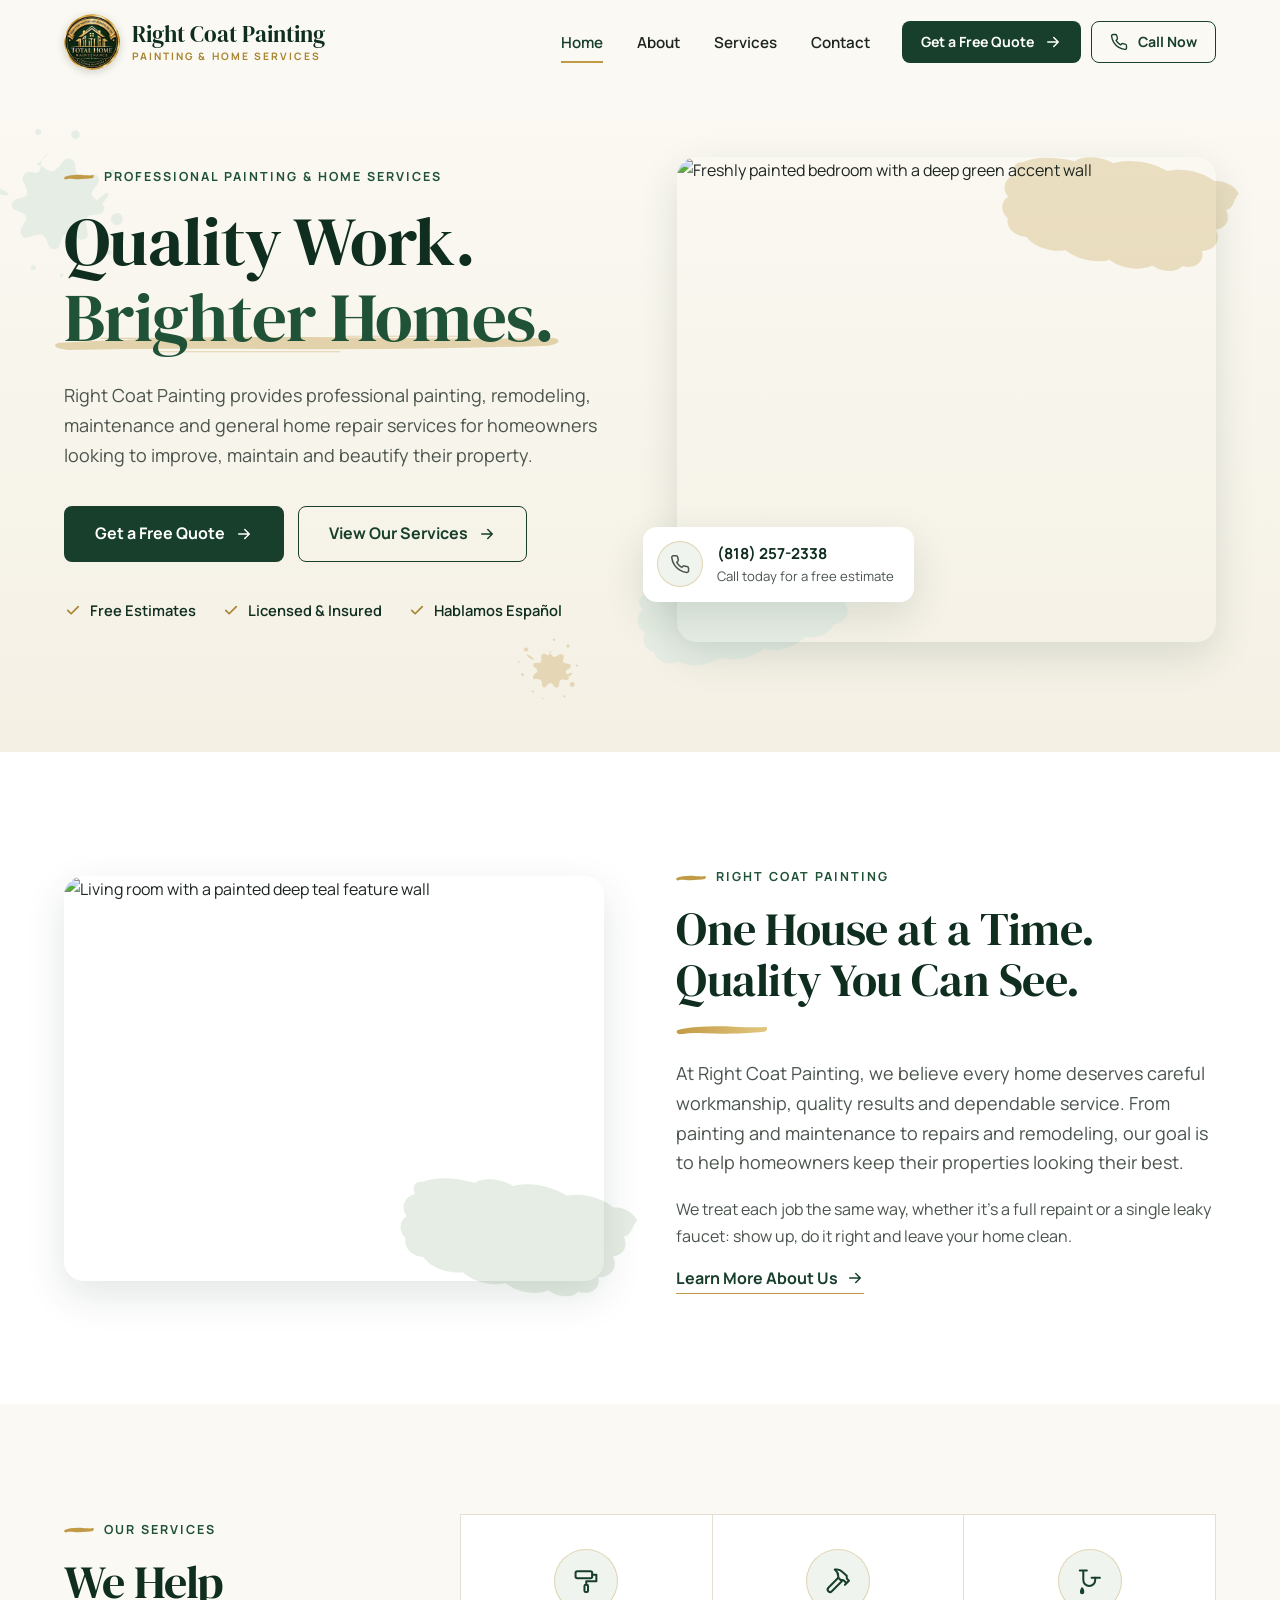
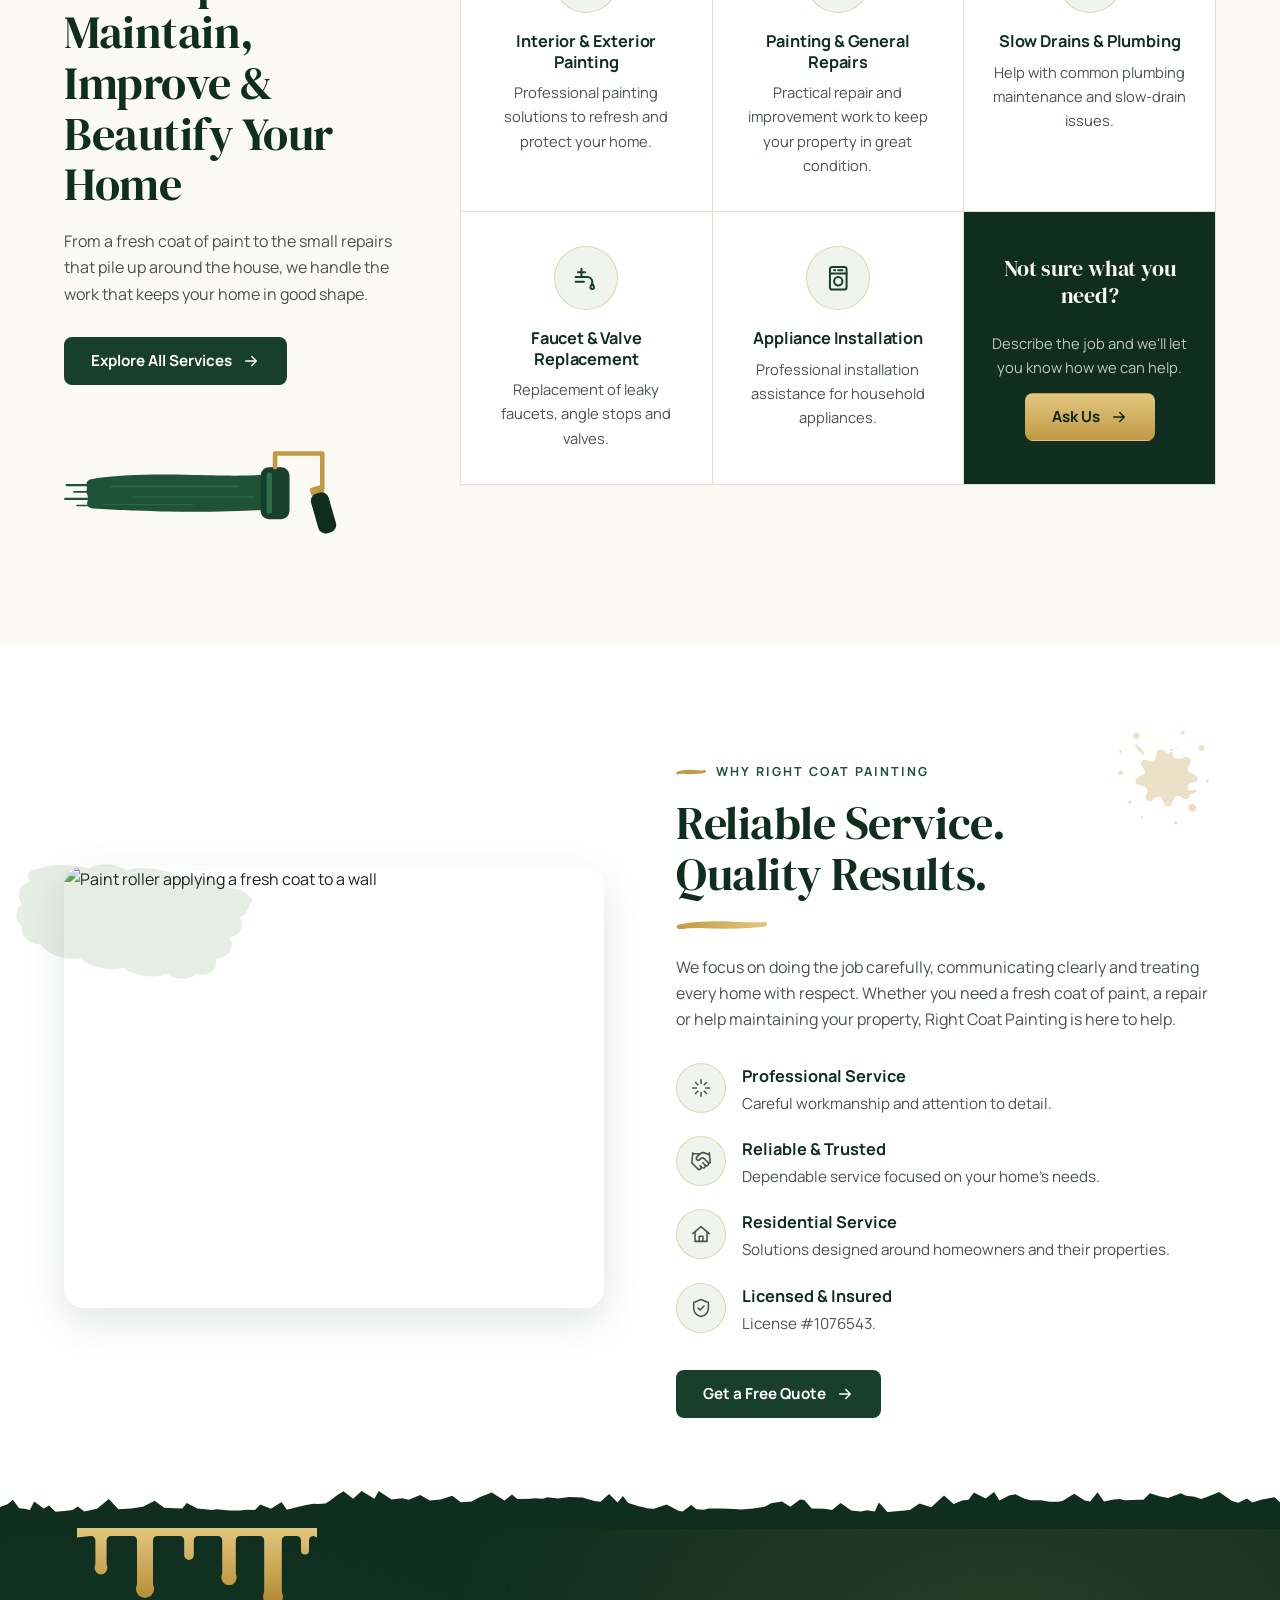
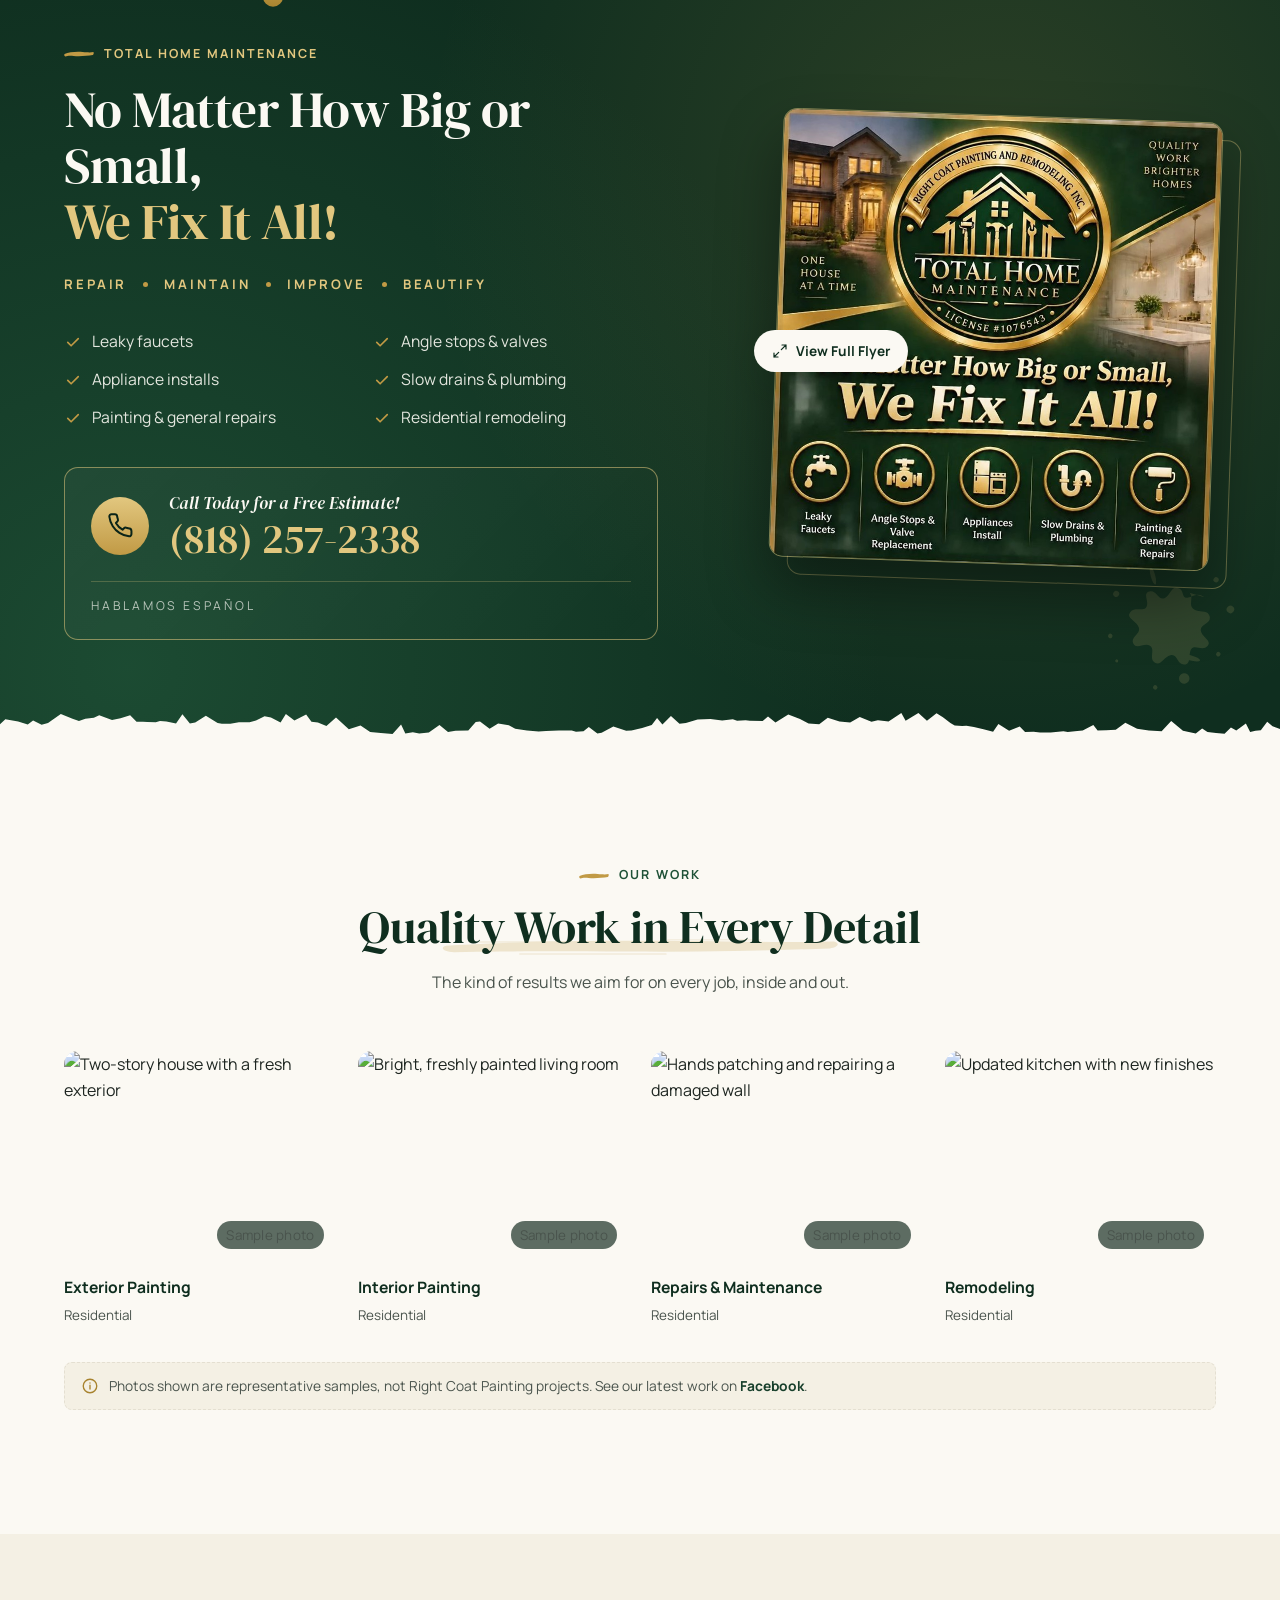
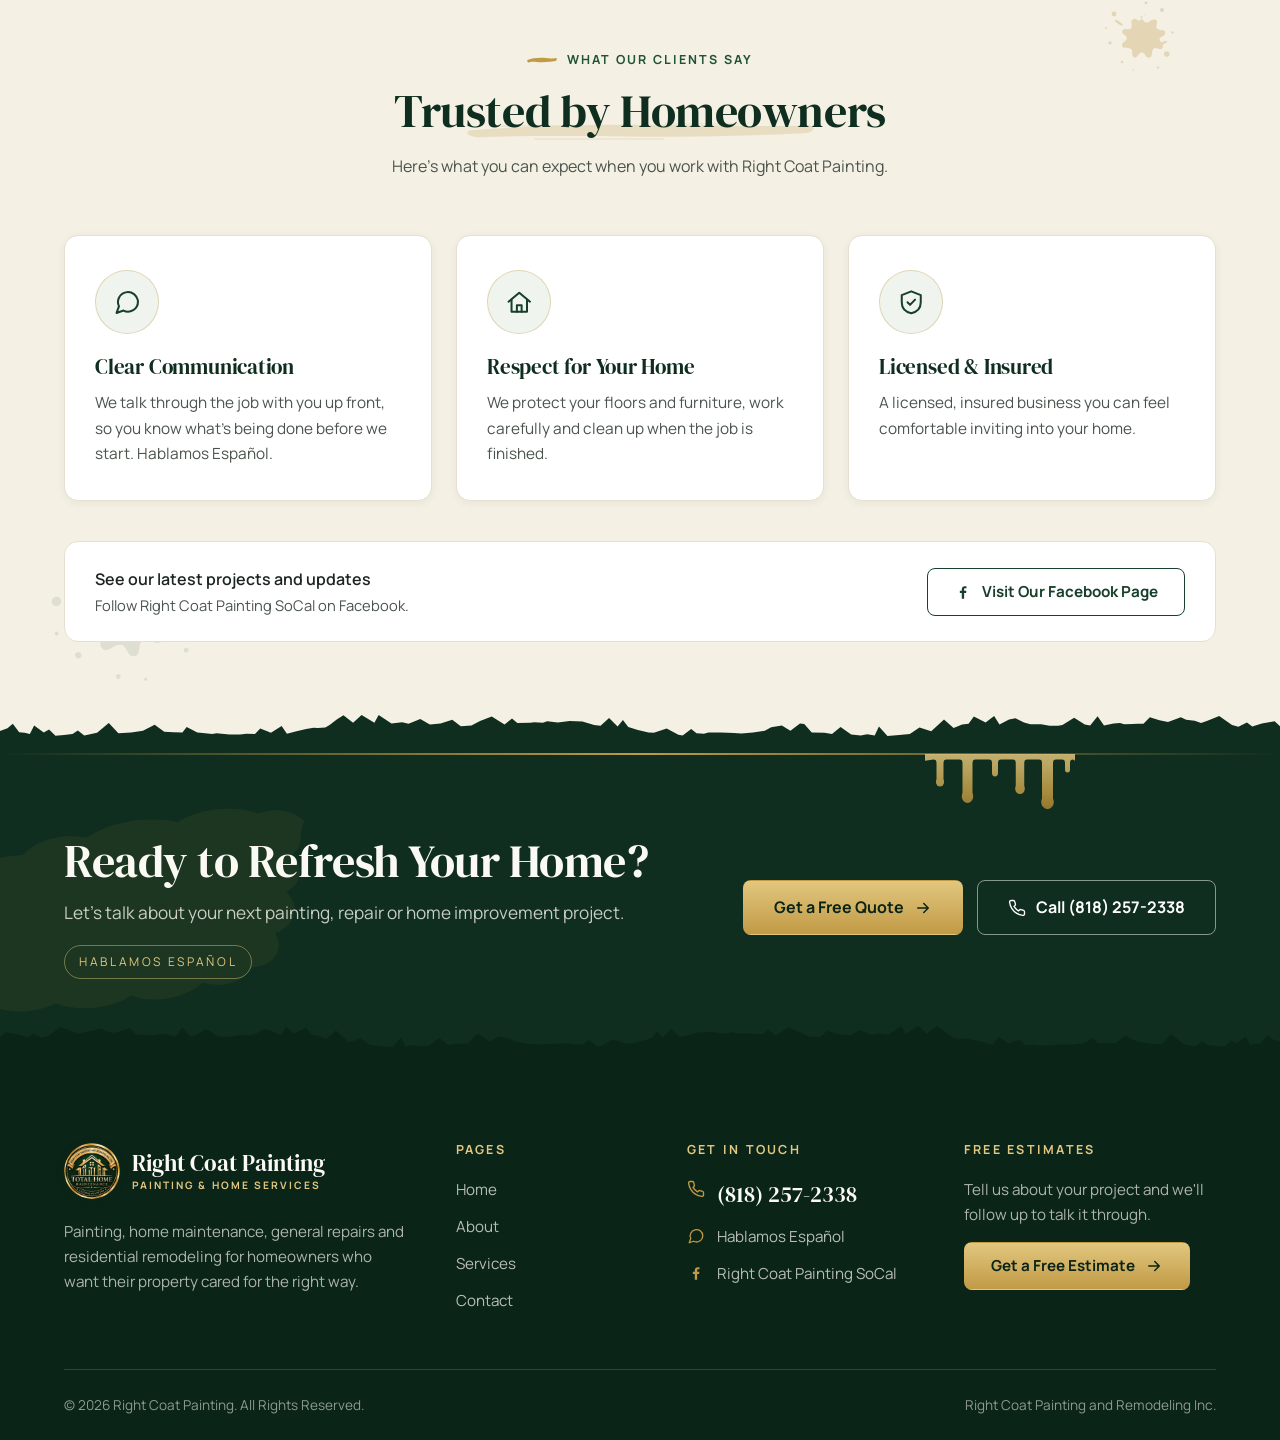
==== index.html @ a4d33bf1 "Right Coat Painting website Home, About, Services and Contact pages with flyer branding, paint graph" ====
<!doctype html>
<html lang="en">
<head>
<meta charset="utf-8">
<meta name="viewport" content="width=device-width, initial-scale=1">
<meta name="theme-color" content="#0f2e1f">
<link rel="icon" href="assets/img/logo.png" type="image/png">
<link rel="preconnect" href="https://fonts.googleapis.com">
<link rel="preconnect" href="https://fonts.gstatic.com" crossorigin>
<link href="https://fonts.googleapis.com/css2?family=DM+Serif+Display&family=Manrope:wght@400;500;600;700&display=swap" rel="stylesheet">
<link rel="stylesheet" href="assets/css/styles.css">
<title>Right Coat Painting | Painting, Repairs &amp; Home Maintenance</title>
<meta name="description" content="Right Coat Painting provides professional painting, home maintenance, general repairs and residential remodeling. Call (818) 257-2338 for a free estimate. Hablamos Español.">
</head>
<body data-page="home">
<svg width="0" height="0" style="position:absolute" aria-hidden="true" focusable="false">
  <defs>
    <symbol id="i-arrow" viewBox="0 0 24 24" fill="none" stroke="currentColor" stroke-width="2" stroke-linecap="round" stroke-linejoin="round"><path d="M5 12h14M13 6l6 6-6 6"/></symbol>
    <symbol id="i-phone" viewBox="0 0 24 24" fill="none" stroke="currentColor" stroke-width="1.8" stroke-linecap="round" stroke-linejoin="round"><path d="M22 16.9v3a2 2 0 0 1-2.2 2 19.8 19.8 0 0 1-8.6-3.1 19.5 19.5 0 0 1-6-6A19.8 19.8 0 0 1 2.1 4.2 2 2 0 0 1 4.1 2h3a2 2 0 0 1 2 1.7c.1 1 .4 1.9.7 2.8a2 2 0 0 1-.5 2.1L8 9.9a16 16 0 0 0 6 6l1.3-1.3a2 2 0 0 1 2.1-.4c.9.3 1.8.6 2.8.7a2 2 0 0 1 1.7 2z"/></symbol>
    <symbol id="i-home" viewBox="0 0 24 24" fill="none" stroke="currentColor" stroke-width="1.7" stroke-linecap="round" stroke-linejoin="round"><path d="M3 11.5 12 4l9 7.5"/><path d="M5.5 9.8V20h13V9.8"/><path d="M10 20v-5.5h4V20"/></symbol>
    <symbol id="i-roller" viewBox="0 0 24 24" fill="none" stroke="currentColor" stroke-width="1.7" stroke-linecap="round" stroke-linejoin="round"><rect x="3" y="3.5" width="14" height="6" rx="1.5"/><path d="M17 6.5h3.5v5.5H12v3"/><rect x="10.5" y="15" width="3" height="6" rx="1"/></symbol>
    <symbol id="i-hammer" viewBox="0 0 24 24" fill="none" stroke="currentColor" stroke-width="1.7" stroke-linecap="round" stroke-linejoin="round"><path d="m15 12-8.4 8.4a2 2 0 0 1-2.9-2.9L12 9"/><path d="m17.6 15 3.4-3.4-1.3-1.3a2 2 0 0 1-.6-1.4V7.4L15.3 4a6 6 0 0 0-4.2-1.8H9l.9.8a6.4 6.4 0 0 1 2.1 4.8V9l2 2h1.5a2 2 0 0 1 1.4.6l1.3 1.3"/></symbol>
    <symbol id="i-pipe" viewBox="0 0 24 24" fill="none" stroke="currentColor" stroke-width="1.7" stroke-linecap="round" stroke-linejoin="round"><path d="M4 3h6M7 3v8a5 5 0 0 0 10 0V9"/><path d="M14 9h7"/><path d="M5 21c0-1.3 1-3 1-3s1 1.7 1 3a1 1 0 0 1-2 0z"/></symbol>
    <symbol id="i-faucet" viewBox="0 0 24 24" fill="none" stroke="currentColor" stroke-width="1.7" stroke-linecap="round" stroke-linejoin="round"><path d="M3 11h10a4 4 0 0 1 4 4v1"/><path d="M3 15h7"/><path d="M8 11V7M5 7h6M8 4v3"/><path d="M18.5 19.5c0 .8-.7 1.5-1.5 1.5s-1.5-.7-1.5-1.5c0-1.2 1.5-3 1.5-3s1.5 1.8 1.5 3z"/></symbol>
    <symbol id="i-appliance" viewBox="0 0 24 24" fill="none" stroke="currentColor" stroke-width="1.7" stroke-linecap="round" stroke-linejoin="round"><rect x="5" y="2.5" width="14" height="19" rx="2"/><path d="M5 8h14M8.5 5.3h1M12 5.3h3.5"/><circle cx="12" cy="14.5" r="3.5"/></symbol>
    <symbol id="i-calendar" viewBox="0 0 24 24" fill="none" stroke="currentColor" stroke-width="1.7" stroke-linecap="round" stroke-linejoin="round"><rect x="3" y="4.5" width="18" height="16.5" rx="2"/><path d="M3 9.5h18M8 2.5v4M16 2.5v4"/><path d="m9 15 2 2 4-4"/></symbol>
    <symbol id="i-plans" viewBox="0 0 24 24" fill="none" stroke="currentColor" stroke-width="1.7" stroke-linecap="round" stroke-linejoin="round"><rect x="3" y="3" width="18" height="18" rx="2"/><path d="M3 10h8v11M11 14h10"/><path d="M15 3v4"/></symbol>
    <symbol id="i-shield" viewBox="0 0 24 24" fill="none" stroke="currentColor" stroke-width="1.7" stroke-linecap="round" stroke-linejoin="round"><path d="M12 2.8 20 6v6c0 5-3.4 8.2-8 9.2-4.6-1-8-4.2-8-9.2V6z"/><path d="m8.8 12 2.2 2.2 4.2-4.4"/></symbol>
    <symbol id="i-hand" viewBox="0 0 24 24" fill="none" stroke="currentColor" stroke-width="1.7" stroke-linecap="round" stroke-linejoin="round"><path d="m11 17 2 2a1 1 0 1 0 3-3"/><path d="m14 14 2.5 2.5a1 1 0 1 0 3-3l-3.9-3.9a3 3 0 0 0-4.2 0l-.9.9a1 1 0 1 1-3-3l2.8-2.8a5.8 5.8 0 0 1 7.1-.9l.5.3a4.4 4.4 0 0 0 3 .6L21 4"/><path d="m21 3 1 11h-2"/><path d="M3 3 2 14l6.5 6.5a1 1 0 1 0 3-3"/><path d="M3 4h8"/></symbol>
    <symbol id="i-check" viewBox="0 0 24 24" fill="none" stroke="currentColor" stroke-width="2.2" stroke-linecap="round" stroke-linejoin="round"><path d="m5 12.5 4.5 4.5L19 7.5"/></symbol>
    <symbol id="i-chat" viewBox="0 0 24 24" fill="none" stroke="currentColor" stroke-width="1.7" stroke-linecap="round" stroke-linejoin="round"><path d="M21 11.5a8.4 8.4 0 0 1-12.2 7.5L3 21l2-5.6A8.4 8.4 0 1 1 21 11.5z"/></symbol>
    <symbol id="i-user" viewBox="0 0 24 24" fill="none" stroke="currentColor" stroke-width="1.7" stroke-linecap="round" stroke-linejoin="round"><circle cx="12" cy="8" r="4"/><path d="M4 21a8 8 0 0 1 16 0"/></symbol>
    <symbol id="i-info" viewBox="0 0 24 24" fill="none" stroke="currentColor" stroke-width="1.8" stroke-linecap="round"><circle cx="12" cy="12" r="9"/><path d="M12 11v5M12 8h.01"/></symbol>
    <symbol id="i-expand" viewBox="0 0 24 24" fill="none" stroke="currentColor" stroke-width="1.8" stroke-linecap="round" stroke-linejoin="round"><path d="M15 3h6v6M9 21H3v-6M21 3l-7 7M3 21l7-7"/></symbol>
    <symbol id="i-sparkle" viewBox="0 0 24 24" fill="none" stroke="currentColor" stroke-width="1.7" stroke-linecap="round" stroke-linejoin="round"><path d="M12 3v4M12 17v4M3 12h4M17 12h4M6 6l2.5 2.5M15.5 15.5 18 18M6 18l2.5-2.5M15.5 8.5 18 6"/></symbol>
    <symbol id="i-fb" viewBox="0 0 24 24" fill="currentColor"><path d="M13.5 21v-7.6h2.6l.4-3h-3V8.5c0-.9.3-1.5 1.5-1.5h1.6V4.3c-.3 0-1.2-.1-2.3-.1-2.3 0-3.9 1.4-3.9 4v2.2H7.8v3h2.6V21z"/></symbol>
  </defs>
</svg>
<a class="skip-link" href="#main">Skip to content</a>
<header class="site-header">
  <div class="container header-inner">
    <a class="brand" href="index.html" aria-label="Right Coat Painting home">
      <img src="assets/img/logo.png" alt="Right Coat Painting and Remodeling Inc. logo" width="56" height="56">
      <span class="brand-text">
        <span class="brand-name">Right Coat Painting</span>
        <span class="brand-sub">Painting &amp; Home Services</span>
      </span>
    </a>
    <nav class="main-nav" aria-label="Main">
      <ul>
        <li><a href="index.html" data-nav="home" aria-current="page">Home</a></li>
        <li><a href="about.html" data-nav="about">About</a></li>
        <li><a href="services.html" data-nav="services">Services</a></li>
        <li><a href="contact.html" data-nav="contact">Contact</a></li>
      </ul>
    </nav>
    <div class="header-cta">
      <a class="btn btn-primary" href="contact.html#quote">Get a Free Quote <svg class="arrow"><use href="#i-arrow"/></svg></a>
      <a class="btn btn-outline" href="tel:+18182572338"><svg><use href="#i-phone"/></svg> Call Now</a>
    </div>
    <a class="mobile-call" href="tel:+18182572338" aria-label="Call (818) 257-2338"><svg><use href="#i-phone"/></svg></a>
    <button class="nav-toggle" type="button" aria-label="Open menu" aria-expanded="false" aria-controls="nav-panel"><span></span></button>
  </div>
</header>
<div class="nav-panel" id="nav-panel">
  <ul>
    <li><a href="index.html" data-nav="home" aria-current="page">Home <svg width="20" height="20"><use href="#i-arrow"/></svg></a></li>
    <li><a href="about.html" data-nav="about">About <svg width="20" height="20"><use href="#i-arrow"/></svg></a></li>
    <li><a href="services.html" data-nav="services">Services <svg width="20" height="20"><use href="#i-arrow"/></svg></a></li>
    <li><a href="contact.html" data-nav="contact">Contact <svg width="20" height="20"><use href="#i-arrow"/></svg></a></li>
  </ul>
  <a class="btn btn-primary btn-lg" href="contact.html#quote">Get a Free Quote <svg class="arrow"><use href="#i-arrow"/></svg></a>
  <a class="btn btn-outline btn-lg" href="tel:+18182572338"><svg><use href="#i-phone"/></svg> Call (818) 257-2338</a>
  <p class="es">Hablamos Español</p>
</div>

<main id="main">

  <!-- HERO -->
  <section class="hero">
    <span class="splat" aria-hidden="true" style="left:-40px;top:30px;width:170px;transform:rotate(-20deg)"></span>
    <span class="splat gold" aria-hidden="true" style="left:40%;bottom:50px;width:70px"></span>
    <div class="container split">
      <div class="reveal">
        <span class="eyebrow">Professional Painting &amp; Home Services</span>
        <h1>Quality Work.<br><em>Brighter Homes.</em></h1>
        <p class="lead">Right Coat Painting provides professional painting, remodeling, maintenance and general home repair services for homeowners looking to improve, maintain and beautify their property.</p>
        <div class="btn-row">
          <a class="btn btn-primary btn-lg" href="contact.html#quote">Get a Free Quote <svg class="arrow"><use href="#i-arrow"/></svg></a>
          <a class="btn btn-outline btn-lg" href="services.html">View Our Services <svg class="arrow"><use href="#i-arrow"/></svg></a>
        </div>
        <ul class="hero-points">
          <li><svg><use href="#i-check"/></svg>Free Estimates</li>
          <li><svg><use href="#i-check"/></svg>Licensed &amp; Insured</li>
          <li><svg><use href="#i-check"/></svg>Hablamos Español</li>
        </ul>
      </div>
      <div class="photo-frame hero-photo reveal">
        <span class="brush bl" aria-hidden="true"></span>
        <span class="brush tl gold" aria-hidden="true" style="left:auto;right:-6%;top:-6%"></span>
        <img src="https://images.unsplash.com/photo-1615529162924-f8605388461d?auto=format&fit=crop&w=1100&q=80" alt="Freshly painted bedroom with a deep green accent wall" width="1100" height="1144" fetchpriority="high">
        <a class="hero-badge" href="tel:+18182572338">
          <span class="icon-circle"><svg><use href="#i-phone"/></svg></span>
          <span><strong>(818) 257-2338</strong><span>Call today for a free estimate</span></span>
        </a>
      </div>
    </div>
  </section>

  <!-- INTRO -->
  <section class="section bg-white">
    <div class="container split reverse">
      <div class="reveal">
        <span class="eyebrow">Right Coat Painting</span>
        <h2>One House at a Time.<br>Quality You Can See.</h2>
        <hr class="gold-rule">
        <p class="lead">At Right Coat Painting, we believe every home deserves careful workmanship, quality results and dependable service. From painting and maintenance to repairs and remodeling, our goal is to help homeowners keep their properties looking their best.</p>
        <p>We treat each job the same way, whether it's a full repaint or a single leaky faucet: show up, do it right and leave your home clean.</p>
        <a class="text-link" href="about.html">Learn More About Us <svg width="18" height="18"><use href="#i-arrow"/></svg></a>
      </div>
      <div class="photo-frame reveal">
        <span class="brush br" aria-hidden="true"></span>
        <img src="https://images.unsplash.com/photo-1615873968403-89e068629265?auto=format&fit=crop&w=1100&q=80" alt="Living room with a painted deep teal feature wall" width="1100" height="825" style="aspect-ratio:4/3">
      </div>
    </div>
  </section>

  <!-- SERVICES PREVIEW -->
  <section class="section">
    <div class="container services-layout">
      <div class="services-intro reveal">
        <span class="eyebrow">Our Services</span>
        <h2>We Help Maintain, Improve &amp; Beautify Your Home</h2>
        <p>From a fresh coat of paint to the small repairs that pile up around the house, we handle the work that keeps your home in good shape.</p>
        <a class="btn btn-primary" href="services.html">Explore All Services <svg class="arrow"><use href="#i-arrow"/></svg></a>
        <img class="roller-art" src="assets/img/paint-roller.svg" alt="" width="420" height="140">
      </div>
      <div class="service-grid reveal">
        <a class="service-card" href="services.html#painting">
          <span class="icon-circle"><svg><use href="#i-roller"/></svg></span>
          <h3>Interior &amp; Exterior Painting</h3>
          <p>Professional painting solutions to refresh and protect your home.</p>
        </a>
        <a class="service-card" href="services.html#repairs">
          <span class="icon-circle"><svg><use href="#i-hammer"/></svg></span>
          <h3>Painting &amp; General Repairs</h3>
          <p>Practical repair and improvement work to keep your property in great condition.</p>
        </a>
        <a class="service-card" href="services.html#plumbing">
          <span class="icon-circle"><svg><use href="#i-pipe"/></svg></span>
          <h3>Slow Drains &amp; Plumbing</h3>
          <p>Help with common plumbing maintenance and slow-drain issues.</p>
        </a>
        <a class="service-card" href="services.html#faucets">
          <span class="icon-circle"><svg><use href="#i-faucet"/></svg></span>
          <h3>Faucet &amp; Valve Replacement</h3>
          <p>Replacement of leaky faucets, angle stops and valves.</p>
        </a>
        <a class="service-card" href="services.html#appliances">
          <span class="icon-circle"><svg><use href="#i-appliance"/></svg></span>
          <h3>Appliance Installation</h3>
          <p>Professional installation assistance for household appliances.</p>
        </a>
        <a class="service-card cta-card" href="contact.html#quote">
          <h3>Not sure what you need?</h3>
          <p>Describe the job and we'll let you know how we can help.</p>
          <span class="btn btn-gold">Ask Us <svg class="arrow"><use href="#i-arrow"/></svg></span>
        </a>
      </div>
    </div>
  </section>

  <!-- WHY CHOOSE US -->
  <section class="section bg-white">
    <span class="splat gold" aria-hidden="true" style="right:5%;top:70px;width:110px;transform:rotate(15deg)"></span>
    <div class="container split">
      <div class="photo-frame reveal">
        <span class="brush tl" aria-hidden="true"></span>
        <img src="https://images.unsplash.com/photo-1562259949-e8e7689d7828?auto=format&fit=crop&w=1100&q=80" alt="Paint roller applying a fresh coat to a wall" width="1100" height="900" style="aspect-ratio:11/9">
      </div>
      <div class="reveal">
        <span class="eyebrow">Why Right Coat Painting</span>
        <h2>Reliable Service.<br>Quality Results.</h2>
        <hr class="gold-rule">
        <p>We focus on doing the job carefully, communicating clearly and treating every home with respect. Whether you need a fresh coat of paint, a repair or help maintaining your property, Right Coat Painting is here to help.</p>
        <ul class="trust-list">
          <li><span class="icon-circle"><svg><use href="#i-sparkle"/></svg></span><div><strong>Professional Service</strong><span>Careful workmanship and attention to detail.</span></div></li>
          <li><span class="icon-circle"><svg><use href="#i-hand"/></svg></span><div><strong>Reliable &amp; Trusted</strong><span>Dependable service focused on your home's needs.</span></div></li>
          <li><span class="icon-circle"><svg><use href="#i-home"/></svg></span><div><strong>Residential Service</strong><span>Solutions designed around homeowners and their properties.</span></div></li>
          <li><span class="icon-circle"><svg><use href="#i-shield"/></svg></span><div><strong>Licensed &amp; Insured</strong><span>License #1076543.</span></div></li>
        </ul>
        <a class="btn btn-primary" href="contact.html#quote">Get a Free Quote <svg class="arrow"><use href="#i-arrow"/></svg></a>
      </div>
    </div>
  </section>

  <!-- FLYER PROMO -->
  <section class="section promo on-dark" aria-labelledby="promo-title">
    <span class="paint-edge up" aria-hidden="true"></span>
    <span class="paint-drips" aria-hidden="true" style="left:6%"></span>
    <span class="splat light" aria-hidden="true" style="right:3%;bottom:60px;width:150px;transform:rotate(40deg)"></span>
    <span class="paint-edge in-bottom edge-cream flip" aria-hidden="true"></span>
    <div class="container promo-grid">
      <div class="reveal">
        <span class="eyebrow">Total Home Maintenance</span>
        <h2 id="promo-title">No Matter How Big or Small, <span>We Fix It All!</span></h2>
        <div class="promo-words" aria-label="Repair, Maintain, Improve, Beautify">
          <span>Repair</span><i></i><span>Maintain</span><i></i><span>Improve</span><i></i><span>Beautify</span>
        </div>
        <ul class="promo-list">
          <li><svg><use href="#i-check"/></svg>Leaky faucets</li>
          <li><svg><use href="#i-check"/></svg>Angle stops &amp; valves</li>
          <li><svg><use href="#i-check"/></svg>Appliance installs</li>
          <li><svg><use href="#i-check"/></svg>Slow drains &amp; plumbing</li>
          <li><svg><use href="#i-check"/></svg>Painting &amp; general repairs</li>
          <li><svg><use href="#i-check"/></svg>Residential remodeling</li>
        </ul>
        <div class="phone-card">
          <span class="icon-circle"><svg><use href="#i-phone"/></svg></span>
          <div>
            <small>Call Today for a Free Estimate!</small>
            <a class="num" href="tel:+18182572338">(818) 257-2338</a>
          </div>
          <span class="es">Hablamos Español</span>
        </div>
      </div>
      <div class="flyer-stack reveal">
        <img class="flyer-main" src="assets/img/flyer-top.jpg" alt="Right Coat Painting Total Home Maintenance flyer: No matter how big or small, we fix it all" width="800" height="816" loading="lazy">
        <a class="flyer-link" href="assets/img/flyer.jpg" target="_blank" rel="noopener"><svg><use href="#i-expand"/></svg> View Full Flyer</a>
      </div>
    </div>
  </section>

  <!-- OUR WORK -->
  <section class="section">
    <div class="container">
      <div class="section-head center reveal">
        <span class="eyebrow center">Our Work</span>
        <h2>Quality Work in Every Detail</h2>
        <p style="margin-top:16px">The kind of results we aim for on every job, inside and out.</p>
      </div>
      <div class="gallery-grid reveal">
        <div class="gallery-item"><figure>
          <div class="img-wrap"><img src="https://images.unsplash.com/photo-1572120360610-d971b9d7767c?auto=format&fit=crop&w=700&q=80" alt="Two-story house with a fresh exterior" loading="lazy"><span class="photo-credit">Sample photo</span></div>
          <figcaption><strong>Exterior Painting</strong><span>Residential</span></figcaption>
        </figure></div>
        <div class="gallery-item"><figure>
          <div class="img-wrap"><img src="https://images.unsplash.com/photo-1616486338812-3dadae4b4ace?auto=format&fit=crop&w=700&q=80" alt="Bright, freshly painted living room" loading="lazy"><span class="photo-credit">Sample photo</span></div>
          <figcaption><strong>Interior Painting</strong><span>Residential</span></figcaption>
        </figure></div>
        <div class="gallery-item"><figure>
          <div class="img-wrap"><img src="https://images.unsplash.com/photo-1523413363574-c30aa1c2a516?auto=format&fit=crop&w=700&q=80" alt="Hands patching and repairing a damaged wall" loading="lazy"><span class="photo-credit">Sample photo</span></div>
          <figcaption><strong>Repairs &amp; Maintenance</strong><span>Residential</span></figcaption>
        </figure></div>
        <div class="gallery-item"><figure>
          <div class="img-wrap"><img src="https://images.unsplash.com/photo-1600585152220-90363fe7e115?auto=format&fit=crop&w=700&q=80" alt="Updated kitchen with new finishes" loading="lazy"><span class="photo-credit">Sample photo</span></div>
          <figcaption><strong>Remodeling</strong><span>Residential</span></figcaption>
        </figure></div>
      </div>
      <p class="note reveal"><svg><use href="#i-info"/></svg><span>Photos shown are representative samples, not Right Coat Painting projects. See our latest work on <a class="text-link" style="border:0;padding:0" href="https://www.facebook.com/RightCoatPaintingSoCal/" target="_blank" rel="noopener">Facebook</a>.</span></p>
    </div>
  </section>

  <!-- TRUST (no fabricated reviews) -->
  <section class="section bg-cream-2">
    <span class="splat sage" aria-hidden="true" style="left:3%;bottom:60px;width:160px;transform:rotate(-30deg)"></span>
    <span class="splat gold" aria-hidden="true" style="right:8%;top:60px;width:80px"></span>
    <div class="container">
      <div class="section-head center reveal">
        <span class="eyebrow center">What Our Clients Say</span>
        <h2>Trusted by Homeowners</h2>
        <p style="margin-top:16px">Here's what you can expect when you work with Right Coat Painting.</p>
      </div>
      <div class="trust-cards">
        <div class="trust-card reveal">
          <span class="icon-circle"><svg><use href="#i-chat"/></svg></span>
          <h3>Clear Communication</h3>
          <p>We talk through the job with you up front, so you know what's being done before we start. Hablamos Español.</p>
        </div>
        <div class="trust-card reveal">
          <span class="icon-circle"><svg><use href="#i-home"/></svg></span>
          <h3>Respect for Your Home</h3>
          <p>We protect your floors and furniture, work carefully and clean up when the job is finished.</p>
        </div>
        <div class="trust-card reveal">
          <span class="icon-circle"><svg><use href="#i-shield"/></svg></span>
          <h3>Licensed &amp; Insured</h3>
          <p>A licensed, insured business you can feel comfortable inviting into your home.</p>
        </div>
      </div>
      <div class="fb-strip reveal">
        <p>See our latest projects and updates<span>Follow Right Coat Painting SoCal on Facebook.</span></p>
        <a class="btn btn-outline" href="https://www.facebook.com/RightCoatPaintingSoCal/" target="_blank" rel="noopener"><svg><use href="#i-fb"/></svg> Visit Our Facebook Page</a>
      </div>
    </div>
  </section>

</main>

<section class="cta-banner on-dark" aria-labelledby="cta-title">
  <span class="paint-edge up" aria-hidden="true"></span>
  <span class="paint-drips" aria-hidden="true" style="right:16%"></span>
  <div class="container cta-inner">
    <div>
      <h2 id="cta-title">Ready to Refresh Your Home?</h2>
      <p>Let's talk about your next painting, repair or home improvement project.</p>
      <span class="es-tag">Hablamos Español</span>
    </div>
    <div class="btn-row">
      <a class="btn btn-gold btn-lg" href="contact.html#quote">Get a Free Quote <svg class="arrow"><use href="#i-arrow"/></svg></a>
      <a class="btn btn-ghost-light btn-lg" href="tel:+18182572338"><svg><use href="#i-phone"/></svg> Call (818) 257-2338</a>
    </div>
  </div>
</section>

<footer class="site-footer">
  <span class="paint-edge up edge-deep flip" aria-hidden="true"></span>
  <div class="container">
    <div class="footer-grid">
      <div>
        <a class="brand" href="index.html">
          <img src="assets/img/logo.png" alt="Right Coat Painting logo" width="56" height="56">
          <span class="brand-text">
            <span class="brand-name">Right Coat Painting</span>
            <span class="brand-sub">Painting &amp; Home Services</span>
          </span>
        </a>
        <p>Painting, home maintenance, general repairs and residential remodeling for homeowners who want their property cared for the right way.</p>
      </div>
      <div>
        <h4>Pages</h4>
        <ul>
          <li><a href="index.html">Home</a></li>
          <li><a href="about.html">About</a></li>
          <li><a href="services.html">Services</a></li>
          <li><a href="contact.html">Contact</a></li>
        </ul>
      </div>
      <div>
        <h4>Get in Touch</h4>
        <ul class="footer-contact">
          <li><svg><use href="#i-phone"/></svg><a class="big" href="tel:+18182572338">(818) 257-2338</a></li>
          <li><svg><use href="#i-chat"/></svg><span>Hablamos Español</span></li>
          <li><svg><use href="#i-fb"/></svg><a href="https://www.facebook.com/RightCoatPaintingSoCal/" target="_blank" rel="noopener">Right Coat Painting SoCal</a></li>
        </ul>
      </div>
      <div>
        <h4>Free Estimates</h4>
        <p style="margin-top:0">Tell us about your project and we'll follow up to talk it through.</p>
        <a class="btn btn-gold" href="contact.html#quote">Get a Free Estimate <svg class="arrow"><use href="#i-arrow"/></svg></a>
      </div>
    </div>
    <div class="footer-bottom">
      <span>© 2026 Right Coat Painting. All Rights Reserved.</span>
      <span>Right Coat Painting and Remodeling Inc.</span>
    </div>
  </div>
</footer>

<div class="call-bar">
  <a class="btn btn-primary" href="tel:+18182572338"><svg><use href="#i-phone"/></svg> Call Now</a>
  <a class="btn btn-outline" href="contact.html#quote">Free Quote</a>
</div>
<script src="assets/js/main.js"></script>
</body>
</html>
---- assets/css/styles.css ----
/* ==========================================================
   Right Coat Painting — site styles
   Palette taken from the flyer: forest green, warm gold, cream
   ========================================================== */

:root {
  --green-950: #0b2418;
  --green-900: #0f2e1f;
  --green-800: #173f2b;
  --green-700: #1f5237;
  --green-100: #e6ede4;
  --green-50: #f0f4ee;
  --gold: #c19a45;
  --gold-600: #a8832f;
  --gold-light: #e2c77f;
  --cream: #fbf9f3;
  --cream-2: #f4f0e4;
  --white: #ffffff;
  --ink: #1d2520;
  --ink-soft: #4a544d;
  --line: #e4dfd1;

  --font-serif: "DM Serif Display", Georgia, "Times New Roman", serif;
  --font-sans: "Manrope", "Segoe UI", system-ui, -apple-system, sans-serif;

  --radius-sm: 8px;
  --radius: 14px;
  --radius-lg: 20px;
  --shadow-sm: 0 2px 10px rgba(15, 46, 31, 0.06);
  --shadow: 0 14px 40px rgba(15, 46, 31, 0.12);
  --container: 1200px;
  --header-h: 84px;
}

*,
*::before,
*::after { box-sizing: border-box; }

html { scroll-behavior: smooth; scroll-padding-top: calc(var(--header-h) + 16px); }

body {
  margin: 0;
  font-family: var(--font-sans);
  font-size: 16px;
  line-height: 1.65;
  color: var(--ink);
  background: var(--cream);
  -webkit-font-smoothing: antialiased;
  overflow-x: hidden;
}

img { max-width: 100%; height: auto; display: block; }
a { color: inherit; text-decoration: none; }
button, input, select, textarea { font: inherit; color: inherit; }

.container { width: 100%; max-width: var(--container); margin: 0 auto; padding: 0 24px; }

.skip-link {
  position: absolute; left: -999px; top: 8px; z-index: 200;
  background: var(--green-900); color: var(--white); padding: 10px 16px; border-radius: 6px;
}
.skip-link:focus { left: 8px; }

:focus-visible { outline: 2px solid var(--gold); outline-offset: 3px; border-radius: 4px; }

/* ---------- Typography ---------- */
h1, h2, h3, h4 { font-family: var(--font-serif); font-weight: 400; color: var(--green-900); margin: 0; line-height: 1.1; letter-spacing: -0.01em; }
h1 { font-size: clamp(2.6rem, 5.4vw, 4.4rem); }
h2 { font-size: clamp(2rem, 3.6vw, 3rem); }
h3 { font-size: 1.4rem; line-height: 1.25; }
p { margin: 0 0 1em; color: var(--ink-soft); }
.lead { font-size: 1.125rem; max-width: 36em; }

.eyebrow {
  display: inline-flex; align-items: center; gap: 10px;
  font-family: var(--font-sans); font-size: 0.78rem; font-weight: 700;
  letter-spacing: 0.16em; text-transform: uppercase; color: var(--green-700);
  margin-bottom: 16px;
}
.eyebrow::before { content: ""; width: 26px; height: 2px; background: var(--gold); }
.eyebrow.center { justify-content: center; }
.on-dark .eyebrow { color: var(--gold-light); }

.gold-rule { width: 64px; height: 2px; background: linear-gradient(90deg, var(--gold), var(--gold-light)); border: 0; margin: 20px 0 24px; }
.center .gold-rule, .gold-rule.center { margin-left: auto; margin-right: auto; }

/* ---------- Buttons ---------- */
.btn {
  display: inline-flex; align-items: center; justify-content: center; gap: 10px;
  padding: 14px 26px; border-radius: 8px; border: 1.5px solid transparent;
  font-weight: 700; font-size: 0.95rem; line-height: 1.2; cursor: pointer;
  transition: background .2s, color .2s, border-color .2s, transform .2s, box-shadow .2s;
  white-space: nowrap;
}
.btn svg { width: 18px; height: 18px; flex: none; }
.btn .arrow { transition: transform .2s; }
.btn:hover .arrow { transform: translateX(3px); }
.btn-primary { background: var(--green-800); color: var(--white); }
.btn-primary:hover { background: var(--green-900); box-shadow: var(--shadow-sm); }
.btn-outline { border-color: var(--green-800); color: var(--green-800); background: transparent; }
.btn-outline:hover { background: var(--green-800); color: var(--white); }
.btn-gold { background: linear-gradient(180deg, var(--gold-light), var(--gold)); color: var(--green-950); }
.btn-gold:hover { background: var(--gold-light); transform: translateY(-1px); }
.btn-ghost-light { border-color: rgba(255,255,255,.5); color: var(--white); }
.btn-ghost-light:hover { background: var(--white); color: var(--green-900); }
.btn-lg { padding: 17px 30px; font-size: 1rem; }
.btn-row { display: flex; flex-wrap: wrap; gap: 14px; }

.text-link { display: inline-flex; align-items: center; gap: 8px; font-weight: 700; color: var(--green-800); border-bottom: 1.5px solid var(--gold); padding-bottom: 2px; }
.text-link:hover { color: var(--gold-600); }

/* ---------- Header ---------- */
.site-header {
  position: sticky; top: 0; z-index: 100;
  background: rgba(251, 249, 243, 0.94);
  backdrop-filter: saturate(1.4) blur(10px);
  -webkit-backdrop-filter: saturate(1.4) blur(10px);
  border-bottom: 1px solid transparent;
  transition: border-color .2s, box-shadow .2s;
}
.site-header.scrolled { border-bottom-color: var(--line); box-shadow: 0 4px 20px rgba(15,46,31,.06); }
.header-inner { display: flex; align-items: center; gap: 32px; height: var(--header-h); }

.brand { display: flex; align-items: center; gap: 12px; flex: none; }
.brand img { width: 56px; height: 56px; border-radius: 50%; box-shadow: 0 2px 8px rgba(15,46,31,.2); }
.brand-text { display: flex; flex-direction: column; line-height: 1.05; }
.brand-name { font-family: var(--font-serif); font-size: 1.45rem; color: var(--green-900); }
.brand-sub { font-size: 0.64rem; font-weight: 700; letter-spacing: 0.2em; text-transform: uppercase; color: var(--gold-600); margin-top: 4px; }

.main-nav { margin-left: auto; }
.main-nav ul { list-style: none; display: flex; gap: 34px; margin: 0; padding: 0; }
.main-nav a { position: relative; font-weight: 600; font-size: 0.95rem; color: var(--ink); padding: 6px 0; }
.main-nav a::after { content: ""; position: absolute; left: 0; right: 0; bottom: -4px; height: 2px; background: var(--gold); transform: scaleX(0); transition: transform .2s; }
.main-nav a:hover::after, .main-nav a[aria-current="page"]::after { transform: scaleX(1); }
.main-nav a[aria-current="page"] { color: var(--green-800); }

.header-cta { display: flex; gap: 10px; }
.header-cta .btn { padding: 11px 18px; font-size: 0.88rem; }

.nav-toggle { display: none; margin-left: auto; width: 46px; height: 46px; border-radius: 10px; border: 1px solid var(--line); background: var(--white); cursor: pointer; align-items: center; justify-content: center; }
.nav-toggle span, .nav-toggle span::before, .nav-toggle span::after { display: block; width: 20px; height: 2px; background: var(--green-900); position: relative; transition: transform .25s, background .25s; }
.nav-toggle span::before, .nav-toggle span::after { content: ""; position: absolute; left: 0; }
.nav-toggle span::before { top: -6px; }
.nav-toggle span::after { top: 6px; }
.nav-open .nav-toggle span { background: transparent; }
.nav-open .nav-toggle span::before { transform: translateY(6px) rotate(45deg); }
.nav-open .nav-toggle span::after { transform: translateY(-6px) rotate(-45deg); }
.mobile-call { display: none; }

/* ---------- Sections ---------- */
.section { padding: 110px 0; position: relative; }
.section-sm { padding: 72px 0; }
.bg-white { background: var(--white); }
.bg-cream-2 { background: var(--cream-2); }
.bg-green { background: var(--green-900); color: var(--cream); }
.bg-green h1, .bg-green h2, .bg-green h3 { color: var(--cream); }
.bg-green p { color: rgba(251, 249, 243, 0.78); }
.section-head { max-width: 680px; margin-bottom: 56px; }
.section-head.center { margin-left: auto; margin-right: auto; text-align: center; }

.split { display: grid; grid-template-columns: 1fr 1fr; gap: 72px; align-items: center; }
.split.reverse > :first-child { order: 2; }

/* Image treatment with brush stroke accent (from the reference mockup) */
.photo-frame { position: relative; isolation: isolate; }
.photo-frame img { width: 100%; border-radius: var(--radius-lg); object-fit: cover; box-shadow: var(--shadow); }
.photo-frame .brush {
  position: absolute; z-index: -1; width: 46%; aspect-ratio: 3 / 2;
  background: currentColor; color: var(--green-100);
  -webkit-mask: url("data:image/svg+xml,%3Csvg xmlns='http://www.w3.org/2000/svg' viewBox='0 0 300 200' preserveAspectRatio='none'%3E%3Cpath d='M18 64c14-10 40-14 62-12 8-9 30-12 46-6 20-10 48-9 66-2 18-8 44-6 58 2 14-3 26 2 32 10-6 8-2 18-12 22 8 10 4 22-8 26 10 12 2 26-12 28 6 12-4 24-20 22-6 10-24 12-36 6-14 10-38 10-52 2-16 8-40 6-54-2-18 6-40 2-50-8-14 2-26-6-26-18-10-6-12-18-4-26-10-8-8-22 4-28-6-8-2-16 6-16z'/%3E%3C/svg%3E") center / 100% 100% no-repeat;
          mask: url("data:image/svg+xml,%3Csvg xmlns='http://www.w3.org/2000/svg' viewBox='0 0 300 200' preserveAspectRatio='none'%3E%3Cpath d='M18 64c14-10 40-14 62-12 8-9 30-12 46-6 20-10 48-9 66-2 18-8 44-6 58 2 14-3 26 2 32 10-6 8-2 18-12 22 8 10 4 22-8 26 10 12 2 26-12 28 6 12-4 24-20 22-6 10-24 12-36 6-14 10-38 10-52 2-16 8-40 6-54-2-18 6-40 2-50-8-14 2-26-6-26-18-10-6-12-18-4-26-10-8-8-22 4-28-6-8-2-16 6-16z'/%3E%3C/svg%3E") center / 100% 100% no-repeat;
}
.photo-frame .brush.bl { left: -8%; bottom: -8%; transform: rotate(-14deg); }
.photo-frame .brush.tl { left: -9%; top: -7%; transform: rotate(10deg); }
.photo-frame .brush.br { right: -8%; bottom: -9%; transform: rotate(12deg); }
.photo-frame .brush.gold { color: rgba(193, 154, 69, 0.28); }
.photo-credit { position: absolute; right: 12px; bottom: 12px; font-size: 0.68rem; background: rgba(11,36,24,.66); color: #fff; padding: 3px 9px; border-radius: 99px; letter-spacing: .02em; }

/* ---------- Hero ---------- */
.hero { padding: 72px 0 110px; background: linear-gradient(180deg, var(--cream) 0%, var(--cream-2) 100%); overflow: hidden; }
.hero .split { grid-template-columns: 1.02fr 1fr; gap: 64px; }
.hero h1 { margin-bottom: 26px; }
.hero h1 em { font-style: normal; color: var(--green-700); position: relative; }
.hero .lead { margin-bottom: 36px; }
.hero-photo img { aspect-ratio: 1 / 0.9; }
.hero-badge {
  position: absolute; left: -34px; bottom: 40px;
  display: flex; align-items: center; gap: 14px;
  background: var(--white); border-radius: var(--radius); padding: 14px 20px 14px 14px;
  box-shadow: var(--shadow);
}
.hero-badge .icon-circle { width: 46px; height: 46px; }
.hero-badge strong { display: block; font-size: 0.95rem; color: var(--green-900); }
.hero-badge span { font-size: 0.82rem; color: var(--ink-soft); }
.hero-points { display: flex; flex-wrap: wrap; gap: 10px 26px; margin-top: 36px; padding: 0; list-style: none; }
.hero-points li { display: flex; align-items: center; gap: 8px; font-weight: 600; font-size: 0.92rem; color: var(--green-900); }
.hero-points svg { width: 18px; height: 18px; color: var(--gold-600); }

/* Page hero (inner pages) */
.page-hero { position: relative; padding: 96px 0 90px; background: var(--green-900); color: var(--cream); overflow: hidden; }
.page-hero::before { content: ""; position: absolute; inset: 0; background: var(--hero-img) center / cover no-repeat; opacity: .18; }
.page-hero::after { content: ""; position: absolute; inset: 0; background: linear-gradient(100deg, var(--green-950) 20%, rgba(15,46,31,.75) 60%, rgba(15,46,31,.55)); }
.page-hero .container { position: relative; z-index: 1; }
.page-hero h1 { color: var(--cream); max-width: 15em; font-size: clamp(2.4rem, 4.8vw, 3.8rem); }
.page-hero p { color: rgba(251,249,243,.8); max-width: 38em; font-size: 1.1rem; margin-top: 22px; }
.page-hero .eyebrow { color: var(--gold-light); }
.breadcrumb { display: flex; gap: 8px; font-size: .85rem; color: rgba(251,249,243,.65); margin-bottom: 26px; }
.breadcrumb a:hover { color: var(--gold-light); }
.page-hero .btn-row { margin-top: 34px; }

/* ---------- Icons ---------- */
.icon-circle { display: inline-flex; align-items: center; justify-content: center; width: 64px; height: 64px; border-radius: 50%; background: var(--green-50); color: var(--green-800); border: 1px solid rgba(193,154,69,.35); flex: none; }
.icon-circle svg { width: 46%; height: 46%; }
.on-dark .icon-circle, .bg-green .icon-circle { background: rgba(193,154,69,.1); color: var(--gold-light); border-color: rgba(226,199,127,.5); }

/* ---------- Services preview (home) ---------- */
.services-layout { display: grid; grid-template-columns: 340px 1fr; gap: 56px; align-items: start; }
.services-intro { position: sticky; top: calc(var(--header-h) + 32px); }
.services-intro p { margin: 18px 0 30px; }
.service-grid { display: grid; grid-template-columns: repeat(3, 1fr); gap: 0; border-top: 1px solid var(--line); border-left: 1px solid var(--line); }
.service-card { padding: 34px 26px; border-right: 1px solid var(--line); border-bottom: 1px solid var(--line); text-align: center; background: var(--white); transition: background .2s; }
.service-card:hover { background: var(--cream); }
.service-card .icon-circle { margin-bottom: 18px; }
.service-card h3 { font-family: var(--font-sans); font-weight: 700; font-size: 1.02rem; color: var(--green-900); margin-bottom: 8px; }
.service-card p { font-size: 0.92rem; margin: 0; }
.service-card.cta-card { background: var(--green-900); display: flex; flex-direction: column; justify-content: center; align-items: center; gap: 14px; }
.service-card.cta-card h3 { color: var(--cream); font-family: var(--font-serif); font-weight: 400; font-size: 1.35rem; }
.service-card.cta-card p { color: rgba(251,249,243,.75); }
.service-card.cta-card:hover { background: var(--green-800); }

/* ---------- Trust points ---------- */
.trust-list { list-style: none; padding: 0; margin: 30px 0 34px; display: grid; gap: 20px; }
.trust-list li { display: flex; gap: 16px; align-items: flex-start; }
.trust-list .icon-circle { width: 50px; height: 50px; }
.trust-list strong { display: block; color: var(--green-900); font-size: 1.02rem; }
.trust-list span { color: var(--ink-soft); font-size: 0.95rem; }

/* ---------- Flyer promo ---------- */
.promo { background: var(--green-900); color: var(--cream); overflow: hidden; position: relative; }
.promo::before {
  content: ""; position: absolute; inset: 0;
  background: radial-gradient(circle at 78% 30%, rgba(193,154,69,.16), transparent 50%), radial-gradient(circle at 10% 90%, rgba(31,82,55,.8), transparent 55%);
}
.promo .container { position: relative; }
.promo-grid { display: grid; grid-template-columns: 1.1fr 0.9fr; gap: 72px; align-items: center; }
.promo h2 { color: var(--cream); font-size: clamp(2.2rem, 4vw, 3.3rem); }
.promo h2 span { display: block; color: var(--gold-light); }
.promo-words { display: flex; flex-wrap: wrap; align-items: center; gap: 8px 16px; margin: 24px 0 34px; font-size: .82rem; font-weight: 700; letter-spacing: .22em; text-transform: uppercase; color: var(--gold-light); }
.promo-words i { width: 5px; height: 5px; border-radius: 50%; background: var(--gold); display: inline-block; }
.promo-list { list-style: none; padding: 0; margin: 0 0 36px; display: grid; grid-template-columns: 1fr 1fr; gap: 12px 24px; }
.promo-list li { display: flex; gap: 10px; align-items: center; color: rgba(251,249,243,.9); font-size: .98rem; }
.promo-list svg { width: 18px; height: 18px; color: var(--gold); flex: none; }
.phone-card {
  display: flex; align-items: center; gap: 20px; flex-wrap: wrap;
  border: 1px solid rgba(226,199,127,.55); border-radius: var(--radius); padding: 22px 26px;
  background: linear-gradient(135deg, rgba(255,255,255,.04), rgba(255,255,255,0));
}
.phone-card .icon-circle { width: 58px; height: 58px; background: linear-gradient(180deg, var(--gold-light), var(--gold)); color: var(--green-950); border: 0; }
.phone-card small { display: block; font-family: var(--font-serif); font-style: italic; font-size: 1.05rem; color: var(--cream); }
.phone-card a.num { font-family: var(--font-serif); font-size: clamp(1.8rem, 3.4vw, 2.5rem); color: var(--gold-light); line-height: 1.1; }
.phone-card a.num:hover { color: var(--white); }
.phone-card .es { width: 100%; font-size: .76rem; letter-spacing: .24em; text-transform: uppercase; color: rgba(251,249,243,.7); padding-top: 14px; border-top: 1px solid rgba(226,199,127,.25); }
.flyer-stack { position: relative; max-width: 440px; margin-left: auto; }
.flyer-stack img { border-radius: var(--radius); box-shadow: 0 30px 60px rgba(0,0,0,.4); border: 1px solid rgba(226,199,127,.5); }
.flyer-stack .flyer-main { transform: rotate(2deg); }
.flyer-stack::before { content: ""; position: absolute; inset: 18px -18px -18px 18px; border: 1px solid rgba(226,199,127,.4); border-radius: var(--radius); transform: rotate(2deg); }
.flyer-stack .flyer-link { position: absolute; left: -22px; top: 48%; background: var(--cream); color: var(--green-900); border-radius: 99px; padding: 10px 18px; font-size: .85rem; font-weight: 700; box-shadow: var(--shadow); display: inline-flex; gap: 8px; align-items: center; }
.flyer-stack .flyer-link:hover { background: var(--white); }
.flyer-stack .flyer-link svg { width: 16px; height: 16px; }

/* ---------- Gallery ---------- */
.gallery-grid { display: grid; grid-template-columns: repeat(4, 1fr); gap: 22px; }
.gallery-item figure { margin: 0; }
.gallery-item .img-wrap { position: relative; overflow: hidden; border-radius: var(--radius); aspect-ratio: 4 / 3.1; }
.gallery-item img { width: 100%; height: 100%; object-fit: cover; transition: transform .5s; }
.gallery-item:hover img { transform: scale(1.04); }
.gallery-item figcaption { padding-top: 14px; }
.gallery-item strong { display: block; color: var(--green-900); font-size: 0.98rem; }
.gallery-item span { font-size: 0.84rem; color: var(--ink-soft); }
.note { display: flex; gap: 10px; align-items: flex-start; font-size: .86rem; color: var(--ink-soft); background: var(--cream-2); border: 1px dashed var(--line); padding: 12px 16px; border-radius: var(--radius-sm); margin-top: 34px; }
.note svg { width: 18px; height: 18px; flex: none; margin-top: 2px; color: var(--gold-600); }

/* ---------- Trust / reviews replacement ---------- */
.trust-cards { display: grid; grid-template-columns: repeat(3, 1fr); gap: 24px; }
.trust-card { background: var(--white); border: 1px solid var(--line); border-radius: var(--radius); padding: 34px 30px; box-shadow: var(--shadow-sm); }
.trust-card .icon-circle { margin-bottom: 20px; }
.trust-card h3 { font-size: 1.3rem; margin-bottom: 10px; }
.trust-card p { margin: 0; font-size: .96rem; }
.fb-strip { margin-top: 40px; display: flex; flex-wrap: wrap; align-items: center; justify-content: space-between; gap: 20px; background: var(--white); border: 1px solid var(--line); border-radius: var(--radius); padding: 24px 30px; }
.fb-strip p { margin: 0; color: var(--ink); font-weight: 600; }
.fb-strip p span { display: block; font-weight: 400; color: var(--ink-soft); font-size: .92rem; }

/* ---------- CTA banner ---------- */
.cta-banner { position: relative; background: var(--green-900); overflow: hidden; padding: 84px 0; }
.cta-banner::before { content: ""; position: absolute; left: -80px; top: 50%; width: 420px; aspect-ratio: 3/2; transform: translateY(-50%) rotate(-8deg); background: rgba(193,154,69,.08); -webkit-mask: url("data:image/svg+xml,%3Csvg xmlns='http://www.w3.org/2000/svg' viewBox='0 0 300 200' preserveAspectRatio='none'%3E%3Cpath d='M18 64c14-10 40-14 62-12 8-9 30-12 46-6 20-10 48-9 66-2 18-8 44-6 58 2 14-3 26 2 32 10-6 8-2 18-12 22 8 10 4 22-8 26 10 12 2 26-12 28 6 12-4 24-20 22-6 10-24 12-36 6-14 10-38 10-52 2-16 8-40 6-54-2-18 6-40 2-50-8-14 2-26-6-26-18-10-6-12-18-4-26-10-8-8-22 4-28-6-8-2-16 6-16z'/%3E%3C/svg%3E") center / 100% 100% no-repeat; mask: url("data:image/svg+xml,%3Csvg xmlns='http://www.w3.org/2000/svg' viewBox='0 0 300 200' preserveAspectRatio='none'%3E%3Cpath d='M18 64c14-10 40-14 62-12 8-9 30-12 46-6 20-10 48-9 66-2 18-8 44-6 58 2 14-3 26 2 32 10-6 8-2 18-12 22 8 10 4 22-8 26 10 12 2 26-12 28 6 12-4 24-20 22-6 10-24 12-36 6-14 10-38 10-52 2-16 8-40 6-54-2-18 6-40 2-50-8-14 2-26-6-26-18-10-6-12-18-4-26-10-8-8-22 4-28-6-8-2-16 6-16z'/%3E%3C/svg%3E") center / 100% 100% no-repeat; }
.cta-banner::after { content: ""; position: absolute; left: 0; right: 0; top: 0; height: 3px; background: linear-gradient(90deg, transparent, var(--gold), transparent); }
.cta-inner { position: relative; display: flex; align-items: center; justify-content: space-between; gap: 40px; flex-wrap: wrap; }
.cta-inner h2 { color: var(--cream); margin-bottom: 12px; }
.cta-inner p { color: rgba(251,249,243,.78); margin: 0; font-size: 1.08rem; }
.cta-inner .es-tag { display: inline-flex; margin-top: 18px; font-size: .75rem; letter-spacing: .22em; text-transform: uppercase; color: var(--gold-light); border: 1px solid rgba(226,199,127,.45); border-radius: 99px; padding: 6px 14px; }

/* ---------- Footer ---------- */
.site-footer { background: var(--green-950); color: rgba(251,249,243,.72); padding: 80px 0 0; font-size: .95rem; }
.footer-grid { display: grid; grid-template-columns: 1.5fr 0.8fr 1fr 1.1fr; gap: 48px; padding-bottom: 56px; }
.site-footer .brand-name { color: var(--cream); }
.site-footer .brand-sub { color: var(--gold-light); }
.site-footer p { color: rgba(251,249,243,.68); margin-top: 20px; max-width: 26em; }
.site-footer h4 { font-family: var(--font-sans); font-size: .78rem; font-weight: 700; letter-spacing: .18em; text-transform: uppercase; color: var(--gold-light); margin-bottom: 20px; }
.site-footer ul { list-style: none; padding: 0; margin: 0; display: grid; gap: 12px; }
.site-footer a:hover { color: var(--gold-light); }
.footer-contact li { display: flex; gap: 12px; align-items: flex-start; }
.footer-contact svg { width: 18px; height: 18px; color: var(--gold); flex: none; margin-top: 3px; }
.footer-contact .big { font-family: var(--font-serif); font-size: 1.35rem; color: var(--cream); }
.footer-bottom { border-top: 1px solid rgba(226,199,127,.2); padding: 24px 0; display: flex; justify-content: space-between; gap: 16px; flex-wrap: wrap; font-size: .85rem; color: rgba(251,249,243,.55); }

/* ---------- About page ---------- */
.approach-grid { display: grid; grid-template-columns: repeat(3, 1fr); gap: 24px; }
.approach-card { background: var(--white); border-radius: var(--radius); padding: 34px 30px; border: 1px solid var(--line); position: relative; }
.approach-card .num { font-family: var(--font-serif); font-size: 2.4rem; color: var(--gold); line-height: 1; display: block; margin-bottom: 16px; }
.approach-card h3 { margin-bottom: 10px; }
.approach-card p { margin: 0; font-size: .96rem; }
.check-list { list-style: none; padding: 0; margin: 24px 0 32px; display: grid; gap: 12px; }
.check-list li { display: flex; gap: 12px; align-items: flex-start; color: var(--ink); }
.check-list svg { width: 20px; height: 20px; color: var(--gold-600); flex: none; margin-top: 3px; }
.owner-card { display: flex; gap: 24px; align-items: center; background: var(--white); border: 1px solid var(--line); border-left: 3px solid var(--gold); border-radius: var(--radius); padding: 26px 30px; margin-top: 30px; }
.owner-card img { width: 78px; height: 78px; border-radius: 50%; flex: none; }
.owner-card strong { display: block; font-family: var(--font-serif); font-weight: 400; font-size: 1.35rem; color: var(--green-900); }
.owner-card span { font-size: .9rem; color: var(--ink-soft); }
.commitment { text-align: center; max-width: 820px; margin: 0 auto; }
.commitment blockquote { margin: 0; font-family: var(--font-serif); font-size: clamp(1.6rem, 3vw, 2.3rem); line-height: 1.3; color: var(--green-900); }
.commitment .btn-gold { background: var(--green-800); color: var(--white); }
.commitment .btn-gold:hover { background: var(--green-900); }
.commitment .gold-rule { margin: 30px auto; }

/* ---------- Services page ---------- */
.service-nav { position: sticky; top: var(--header-h); z-index: 50; background: var(--white); border-bottom: 1px solid var(--line); }
.service-nav ul { list-style: none; display: flex; gap: 8px; margin: 0; padding: 14px 0; overflow-x: auto; scrollbar-width: none; }
.service-nav ul::-webkit-scrollbar { display: none; }
.service-nav a { display: block; white-space: nowrap; padding: 8px 16px; border-radius: 99px; font-size: .88rem; font-weight: 600; color: var(--ink-soft); border: 1px solid var(--line); }
.service-nav a:hover, .service-nav a.active { background: var(--green-800); color: var(--white); border-color: var(--green-800); }
.service-detail { padding: 90px 0; border-bottom: 1px solid var(--line); scroll-margin-top: calc(var(--header-h) + 70px); }
.service-detail:nth-of-type(even) { background: var(--white); }
.service-detail .split { gap: 80px; }
.service-detail img { aspect-ratio: 4 / 3.2; }
.service-detail .tag { display: inline-flex; align-items: center; gap: 12px; margin-bottom: 18px; }
.service-detail .tag .icon-circle { width: 50px; height: 50px; }
.service-detail .tag span { font-family: var(--font-serif); font-size: 1.1rem; color: var(--gold-600); }
.service-detail h2 { font-size: clamp(1.9rem, 3.2vw, 2.6rem); margin-bottom: 18px; }
.benefits { list-style: none; padding: 0; margin: 26px 0 32px; display: grid; grid-template-columns: 1fr 1fr; gap: 12px 24px; }
.benefits li { display: flex; gap: 10px; align-items: flex-start; font-size: .96rem; color: var(--ink); }
.benefits svg { width: 18px; height: 18px; color: var(--gold-600); flex: none; margin-top: 4px; }

/* ---------- Contact page ---------- */
.contact-grid { display: grid; grid-template-columns: 0.85fr 1.15fr; gap: 56px; align-items: start; }
.contact-panel { background: var(--green-900); color: var(--cream); border-radius: var(--radius-lg); padding: 44px 38px; position: sticky; top: calc(var(--header-h) + 24px); overflow: hidden; }
.contact-panel::after { content: ""; position: absolute; right: -60px; bottom: -60px; width: 220px; height: 220px; border-radius: 50%; border: 1px solid rgba(226,199,127,.3); }
.contact-panel h2 { color: var(--cream); font-size: 2rem; }
.contact-panel p { color: rgba(251,249,243,.75); }
.contact-panel .logo-row { display: flex; gap: 16px; align-items: center; margin-bottom: 28px; }
.contact-panel .logo-row img { width: 72px; height: 72px; border-radius: 50%; }
.contact-panel .logo-row strong { display: block; font-family: var(--font-serif); font-weight: 400; font-size: 1.4rem; color: var(--cream); line-height: 1.2; }
.contact-panel .logo-row span { font-size: .9rem; color: var(--gold-light); }
.contact-items { list-style: none; padding: 0; margin: 28px 0; display: grid; gap: 18px; }
.contact-items li { display: flex; gap: 14px; align-items: center; }
.contact-items .icon-circle { width: 46px; height: 46px; }
.contact-items small { display: block; font-size: .75rem; letter-spacing: .14em; text-transform: uppercase; color: rgba(251,249,243,.55); }
.contact-items a, .contact-items b { font-weight: 600; color: var(--cream); font-size: 1.02rem; }
.contact-items a.phone { font-family: var(--font-serif); font-weight: 400; font-size: 1.6rem; color: var(--gold-light); }
.contact-panel .btn { width: 100%; }

.form-card { background: var(--white); border: 1px solid var(--line); border-radius: var(--radius-lg); padding: 44px 40px; box-shadow: var(--shadow-sm); }
.form-card h2 { font-size: clamp(1.9rem, 3vw, 2.4rem); }
.form-grid { display: grid; grid-template-columns: 1fr 1fr; gap: 20px; margin-top: 30px; }
.field { display: flex; flex-direction: column; gap: 8px; }
.field.full { grid-column: 1 / -1; }
.field label, .field legend { font-size: .88rem; font-weight: 700; color: var(--green-900); }
.field label .req { color: var(--gold-600); }
.field input, .field select, .field textarea {
  width: 100%; padding: 14px 16px; border: 1.5px solid var(--line); border-radius: var(--radius-sm);
  background: var(--cream); font-size: 1rem; transition: border-color .2s, background .2s;
}
.field textarea { min-height: 140px; resize: vertical; }
.field input:focus, .field select:focus, .field textarea:focus { outline: none; border-color: var(--green-700); background: var(--white); box-shadow: 0 0 0 3px rgba(31,82,55,.1); }
.field fieldset { border: 0; padding: 0; margin: 0; }
.radio-row { display: flex; flex-wrap: wrap; gap: 10px; margin-top: 8px; }
.radio-row label { white-space: nowrap; display: inline-flex; align-items: center; gap: 8px; padding: 10px 16px; border: 1.5px solid var(--line); border-radius: 99px; cursor: pointer; font-weight: 600; font-size: .92rem; color: var(--ink); background: var(--cream); }
.radio-row input { accent-color: var(--green-800); margin: 0; }
.radio-row label:has(input:checked) { border-color: var(--green-800); background: var(--green-50); }
.form-actions { display: flex; flex-wrap: wrap; align-items: center; gap: 18px; margin-top: 28px; }
.form-actions small { color: var(--ink-soft); font-size: .85rem; }
.form-status { display: none; margin-top: 22px; padding: 16px 20px; border-radius: var(--radius-sm); background: var(--green-50); border: 1px solid rgba(31,82,55,.2); color: var(--green-900); }
.form-status.show { display: block; }
.form-status.error { background: #fbeeee; border-color: #e3b7b7; color: #7a2323; }

/* ---------- Mobile sticky call bar ---------- */
.call-bar { display: none; }

/* ---------- Reveal animation ---------- */
.reveal { opacity: 0; transform: translateY(18px); transition: opacity .7s ease, transform .7s ease; }
.reveal.in { opacity: 1; transform: none; }
@media (prefers-reduced-motion: reduce) {
  html { scroll-behavior: auto; }
  .reveal { opacity: 1; transform: none; transition: none; }
  * { transition: none !important; }
}

/* ==========================================================
   Responsive
   ========================================================== */
@media (max-width: 1140px) {
  .main-nav ul { gap: 24px; }
  .header-inner { gap: 22px; }
  .services-layout { grid-template-columns: 1fr; gap: 40px; }
  .services-intro { position: static; max-width: 640px; }
  .gallery-grid { grid-template-columns: repeat(2, 1fr); }
  .footer-grid { grid-template-columns: 1fr 1fr; }
}

@media (max-width: 980px) {
  :root { --header-h: 72px; }
  .brand img { width: 48px; height: 48px; }
  .brand-name { font-size: 1.25rem; }
  .nav-toggle { display: inline-flex; }
  .mobile-call { display: inline-flex; margin-left: auto; width: 46px; height: 46px; border-radius: 10px; background: var(--green-800); color: var(--white); align-items: center; justify-content: center; }
  .mobile-call svg { width: 20px; height: 20px; }
  .nav-toggle { margin-left: 0; }
  .main-nav, .header-cta { display: none; }
  .nav-panel {
    position: fixed; left: 0; right: 0; top: var(--header-h); bottom: 0; z-index: 99;
    background: var(--cream); padding: 24px; overflow-y: auto;
    transform: translateY(-8px); opacity: 0; visibility: hidden; transition: opacity .2s, transform .2s, visibility .2s;
  }
  .nav-open .nav-panel { opacity: 1; visibility: visible; transform: none; }
  .nav-open { overflow: hidden; }
  .nav-panel ul { list-style: none; padding: 0; margin: 0 0 24px; }
  .nav-panel li a { display: flex; justify-content: space-between; align-items: center; padding: 18px 4px; border-bottom: 1px solid var(--line); font-family: var(--font-serif); font-size: 1.6rem; color: var(--green-900); }
  .nav-panel li a[aria-current="page"] { color: var(--gold-600); }
  .nav-panel .btn { width: 100%; margin-bottom: 12px; }
  .nav-panel .es { text-align: center; font-size: .78rem; letter-spacing: .2em; text-transform: uppercase; color: var(--ink-soft); margin-top: 8px; }

  .section { padding: 80px 0; }
  .split, .hero .split, .promo-grid, .contact-grid { grid-template-columns: 1fr; gap: 48px; }
  .split.reverse > :first-child { order: 0; }
  .hero { padding: 40px 0 80px; }
  .hero-photo img { aspect-ratio: 4 / 3.3; }
  .hero-badge { left: 16px; bottom: -22px; }
  .service-grid { grid-template-columns: repeat(2, 1fr); }
  .trust-cards, .approach-grid { grid-template-columns: 1fr; }
  .flyer-stack { margin: 0 auto; max-width: 400px; }
  .contact-panel { position: static; }
  .service-detail { padding: 70px 0; }
  .service-detail .split { gap: 40px; }

  .call-bar {
    display: grid; grid-template-columns: 1fr 1fr; gap: 10px;
    position: fixed; left: 0; right: 0; bottom: 0; z-index: 90;
    padding: 10px 16px calc(10px + env(safe-area-inset-bottom));
    background: rgba(251,249,243,.97); border-top: 1px solid var(--line);
    box-shadow: 0 -6px 20px rgba(15,46,31,.08);
  }
  .call-bar .btn { padding: 13px 10px; font-size: .9rem; }
  body { padding-bottom: 76px; }
}

@media (min-width: 981px) { .nav-panel { display: none; } }

@media (max-width: 640px) {
  .container { padding: 0 16px; }
  body { font-size: 15.5px; }
  .section { padding: 64px 0; }
  .section-head { margin-bottom: 36px; }
  .brand-sub { display: none; }
  .btn-row .btn { width: 100%; }
  .hero h1 { font-size: 2.6rem; }
  .hero-points { gap: 10px 18px; }
  .service-grid { grid-template-columns: 1fr; }
  .service-card { display: grid; grid-template-columns: 56px 1fr; gap: 4px 16px; text-align: left; padding: 22px 20px; }
  .service-card .icon-circle { width: 56px; height: 56px; margin: 0; grid-row: span 2; }
  .service-card.cta-card { display: flex; text-align: center; }
  .gallery-grid { grid-template-columns: 1fr; }
  .promo-list, .benefits { grid-template-columns: 1fr; }
  .phone-card { padding: 20px; }
  .flyer-stack .flyer-link { left: 50%; top: auto; transform: translateX(-50%); bottom: -18px; white-space: nowrap; }
  .footer-grid { grid-template-columns: 1fr; gap: 36px; }
  .cta-inner .btn-row { width: 100%; }
  .form-card { padding: 30px 20px; }
  .contact-panel { padding: 34px 22px; }
  .form-grid { grid-template-columns: 1fr; }
  .form-actions .btn { width: 100%; }
  .page-hero { padding: 64px 0 60px; }
  .owner-card { flex-direction: column; align-items: flex-start; }
  .fb-strip .btn { width: 100%; }
  .photo-frame .brush { width: 40%; }
}

/* ==========================================================
   Paint graphics — brush edges, drips, splatters, strokes
   Shapes are inline SVG masks so they can take any color
   ========================================================== */
:root {
  --mask-edge: url("data:image/svg+xml,%3Csvg xmlns='http://www.w3.org/2000/svg' viewBox='0 0 1200 40' preserveAspectRatio='none'%3E%3Cpath d='M0 40V18L7 15.3L12 10.8L18 19.2L23 19.7L28 21.0L32 12.5L41 19.4L46 16.5L52 22.8L60 22.1L68 21.1L73 17.6L79 22.6L91 19.7L102 10.0L111 20.2L123 19.6L134 17.7L145 11.8L154 18.8L163 19.3L171 19.5L175 14.0L185 19.6L190 19.9L199 20.9L203 20.3L215 21.5L225 21.4L231 20.8L239 21.0L244 15.4L254 19.8L264 13.0L269 20.8L278 18.2L287 15.9L294 14.7L298 15.1L305 14.4L309 12.0L316 6.3L322 2.3L331 9.8L339 2.1L351 9.7L355 2.0L367 10.4L377 9.2L383 10.7L394 6.0L403 11.5L413 10.6L424 6.8L432 13.3L442 12.6L450 7.9L461 3.4L473 11.4L480 5.5L485 10.1L497 9.7L501 9.2L509 9.8L513 8.3L523 9.5L534 7.9L546 8.4L557 12.0L563 12.8L571 4.9L579 13.4L584 7.0L589 14.1L598 17.0L608 19.5L613 19.7L625 15.4L636 21.8L640 22.4L648 15.9L653 20.3L660 20.7L664 19.6L676 19.5L688 20.0L695 20.4L706 19.6L717 17.7L723 14.3L733 12.5L741 17.7L750 10.6L754 11.0L761 19.6L773 19.7L780 21.0L788 14.0L798 21.6L807 22.5L813 21.2L820 22.4L824 13.4L832 23.0L843 22.0L853 21.1L862 14.5L873 18.3L885 6.4L894 14.9L902 11.4L908 10.7L913 3.4L924 9.6L932 3.1L937 11.5L946 6.6L952 5.3L960 9.5L966 11.2L976 11.3L984 12.7L992 12.8L996 12.0L1007 4.8L1017 11.4L1022 12.6L1029 3.3L1035 12.4L1044 10.5L1050 10.0L1054 11.2L1062 10.9L1066 10.7L1072 10.8L1078 4.2L1087 7.2L1095 9.1L1107 4.3L1112 6.7L1120 7.7L1126 9.9L1132 7.8L1143 2.9L1155 12.1L1161 13.7L1169 9.6L1174 13.5L1183 10.4L1195 8.3L1200 13.2V40z'/%3E%3C/svg%3E");
  --mask-drips: url("data:image/svg+xml,%3Csvg xmlns='http://www.w3.org/2000/svg' viewBox='0 0 300 100' preserveAspectRatio='none'%3E%3Cpath d='M0 0H300V12L296.0 10Q290.0 10 290.0 16V28.0A5.0 5.0 0 0 1 280.0 28.0V16Q280.0 10 274.0 10L262.0 10Q256.0 10 256.0 16V86.0A11.0 11.0 0 0 1 234.0 86.0V16Q234.0 10 228.0 10L204.5 10Q198.5 10 198.5 16V62.0A8.5 8.5 0 0 1 181.5 62.0V16Q181.5 10 175.5 10L152.0 10Q146.0 10 146.0 16V34.0A6.0 6.0 0 0 1 134.0 34.0V16Q134.0 10 128.0 10L101.0 10Q95.0 10 95.0 16V76.0A10.0 10.0 0 0 1 75.0 76.0V16Q75.0 10 69.0 10L43.0 10Q37.0 10 37.0 16V50.0A7.0 7.0 0 0 1 23.0 50.0V16Q23.0 10 17.0 10L0 12Z'/%3E%3Ccircle cx='245' cy='86' r='12.5'/%3E%3Ccircle cx='190' cy='62' r='9.6'/%3E%3Ccircle cx='85' cy='76' r='11.4'/%3E%3Ccircle cx='30' cy='50' r='8'/%3E%3C/svg%3E");
  --mask-splat: url("data:image/svg+xml,%3Csvg xmlns='http://www.w3.org/2000/svg' viewBox='0 0 200 200'%3E%3Cpath d='M104 58c9 1 9 15 19 13s14-12 22-6-4 16 3 22 20 0 20 10-15 9-14 17 14 16 6 22-16-6-22 2 0 20-10 21-10-14-19-13-10 16-19 12 0-16-8-21-21 2-22-8 14-12 12-20-16-10-10-18 17 2 21-6-4-18 5-22 12 8 18 2 4-14 17-15z'/%3E%3Ccircle cx='40' cy='50' r='6'/%3E%3Ccircle cx='30' cy='122' r='4'/%3E%3Ccircle cx='160' cy='40' r='5'/%3E%3Ccircle cx='172' cy='150' r='7'/%3E%3Ccircle cx='60' cy='170' r='3'/%3E%3Ccircle cx='150' cy='184' r='3'/%3E%3Ccircle cx='20' cy='85' r='2.5'/%3E%3Ccircle cx='186' cy='96' r='3'/%3E%3Ccircle cx='120' cy='22' r='3.5'/%3E%3Ccircle cx='88' cy='190' r='2'/%3E%3Cellipse cx='52' cy='72' rx='12' ry='3' transform='rotate(35 52 72)'/%3E%3Cellipse cx='160' cy='124' rx='14' ry='3.5' transform='rotate(-25 160 124)'/%3E%3C/svg%3E");
  --mask-stroke: url("data:image/svg+xml,%3Csvg xmlns='http://www.w3.org/2000/svg' viewBox='0 0 300 30' preserveAspectRatio='none'%3E%3Cpath d='M6 14c50-7 110-9 160-8s90 3 128 1c5 3 3 9-3 11-48 4-100 6-150 5S50 22 12 24c-8-1-11-7-6-10z'/%3E%3Crect x='30' y='7' width='90' height='1.6' rx='.8'/%3E%3Crect x='170' y='4' width='70' height='1.3' rx='.6'/%3E%3Crect x='60' y='26' width='110' height='1.5' rx='.7'/%3E%3C/svg%3E");
  --mask-dash: url("data:image/svg+xml,%3Csvg xmlns='http://www.w3.org/2000/svg' viewBox='0 0 100 12' preserveAspectRatio='none'%3E%3Cpath d='M2 6c14-4 40-5 60-4s28 1 36 0c2 2 1 5-2 6-18 2-44 3-64 2S12 11 4 11C0 10 0 7 2 6z'/%3E%3C/svg%3E");
}

main, .site-footer { overflow-x: clip; }
.hero, .section { position: relative; }
.hero > .container, .section > .container { position: relative; z-index: 1; }
.promo, .cta-banner, .page-hero { overflow: visible; }

/* Brush-stroke section edges */
.paint-edge {
  position: absolute; left: 0; right: 0; height: 40px; z-index: 2; pointer-events: none;
  background: var(--green-900);
  -webkit-mask: var(--mask-edge) center / 100% 100% no-repeat;
          mask: var(--mask-edge) center / 100% 100% no-repeat;
}
.paint-edge.up { top: -39px; }
.paint-edge.in-bottom { bottom: -1px; }
.paint-edge.flip { transform: scaleX(-1); }
.paint-edge.edge-cream { background: var(--cream); }
.paint-edge.edge-white { background: var(--white); }
.paint-edge.edge-deep { background: var(--green-950); }
.site-footer { position: relative; }

/* Gold paint drips */
.paint-drips {
  position: absolute; top: 0; width: 240px; height: 80px; z-index: 2; pointer-events: none;
  background: linear-gradient(180deg, var(--gold-light), var(--gold) 70%, var(--gold-600));
  -webkit-mask: var(--mask-drips) center / 100% 100% no-repeat;
          mask: var(--mask-drips) center / 100% 100% no-repeat;
}
.cta-banner .paint-drips { top: 2px; width: 150px; height: 56px; opacity: .85; }

/* Paint splatters */
.splat {
  position: absolute; width: 130px; aspect-ratio: 1; z-index: 0; pointer-events: none;
  background: currentColor; color: var(--green-100);
  -webkit-mask: var(--mask-splat) center / contain no-repeat;
          mask: var(--mask-splat) center / contain no-repeat;
}
.splat.gold { color: rgba(193, 154, 69, 0.3); }
.splat.sage { color: rgba(31, 82, 55, 0.1); }
.splat.light { color: rgba(226, 199, 127, 0.14); }

/* Brush-stroke underline on the hero highlight */
.hero h1 { isolation: isolate; }
.hero h1 em { display: inline-block; }
.hero h1 em::after {
  content: ""; position: absolute; left: -3%; right: -2%; bottom: 0.02em; height: 0.3em; z-index: -1;
  background: var(--gold); opacity: .38;
  -webkit-mask: var(--mask-stroke) center / 100% 100% no-repeat;
          mask: var(--mask-stroke) center / 100% 100% no-repeat;
}

/* Brush-stroke highlight behind centered section headings */
.section-head.center h2 { display: inline-block; position: relative; isolation: isolate; }
.section-head.center h2::before {
  content: ""; position: absolute; left: 50%; bottom: -0.08em; width: 72%; height: 0.42em; z-index: -1;
  transform: translateX(-50%); background: rgba(193, 154, 69, 0.22);
  -webkit-mask: var(--mask-stroke) center / 100% 100% no-repeat;
          mask: var(--mask-stroke) center / 100% 100% no-repeat;
}

/* Brush dashes replace the plain gold lines */
.gold-rule {
  width: 92px; height: 10px; border: 0;
  -webkit-mask: var(--mask-dash) center / 100% 100% no-repeat;
          mask: var(--mask-dash) center / 100% 100% no-repeat;
}
.eyebrow::before {
  width: 30px; height: 6px;
  -webkit-mask: var(--mask-dash) center / 100% 100% no-repeat;
          mask: var(--mask-dash) center / 100% 100% no-repeat;
}

/* Paint roller illustration */
.roller-art { width: 100%; max-width: 320px; height: auto; margin-top: 44px; }
.roller-art.center { margin: 0 auto 28px; max-width: 260px; }

@media (max-width: 980px) {
  .paint-edge { height: 26px; }
  .paint-edge.up { top: -25px; }
  .paint-drips { width: 150px; height: 56px; }
  .cta-banner .paint-drips { width: 110px; height: 42px; }
  .splat { width: 90px; }
}
@media (max-width: 640px) {
  .roller-art { max-width: 240px; margin-top: 32px; }
}
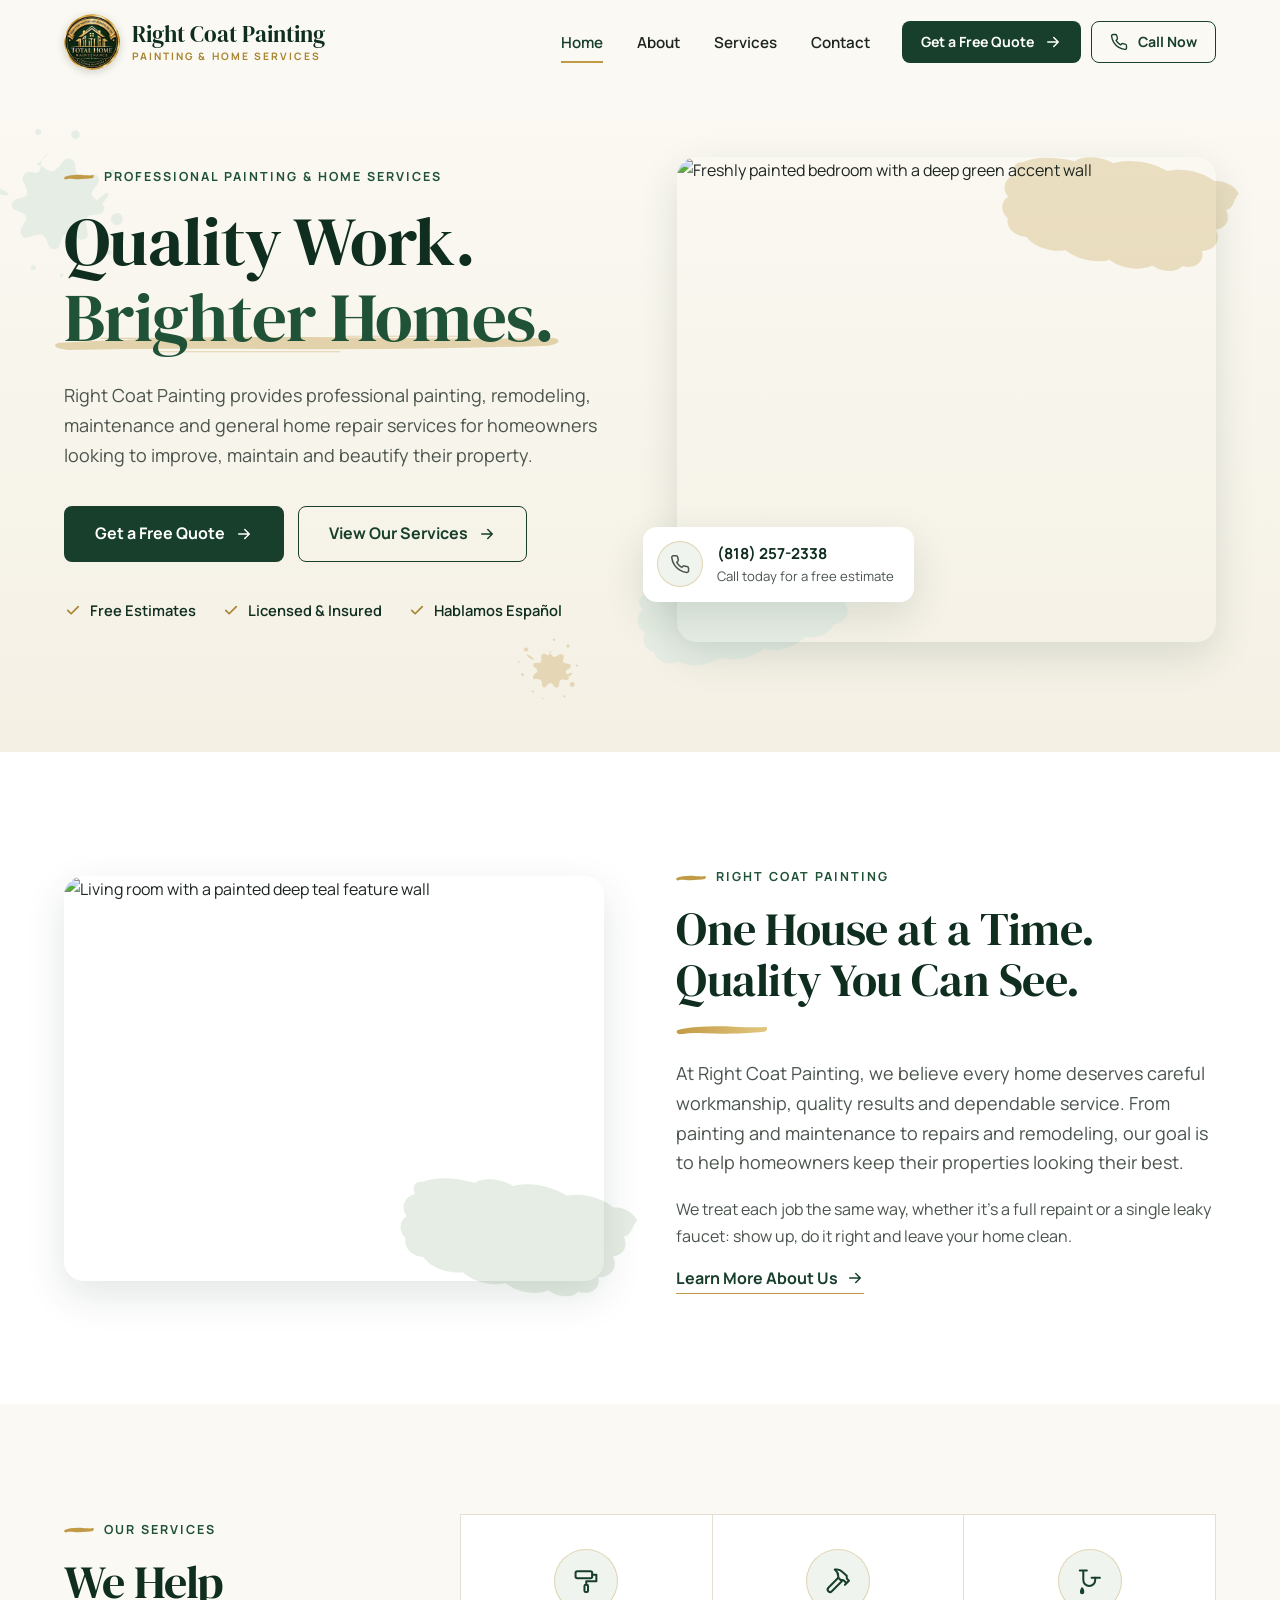
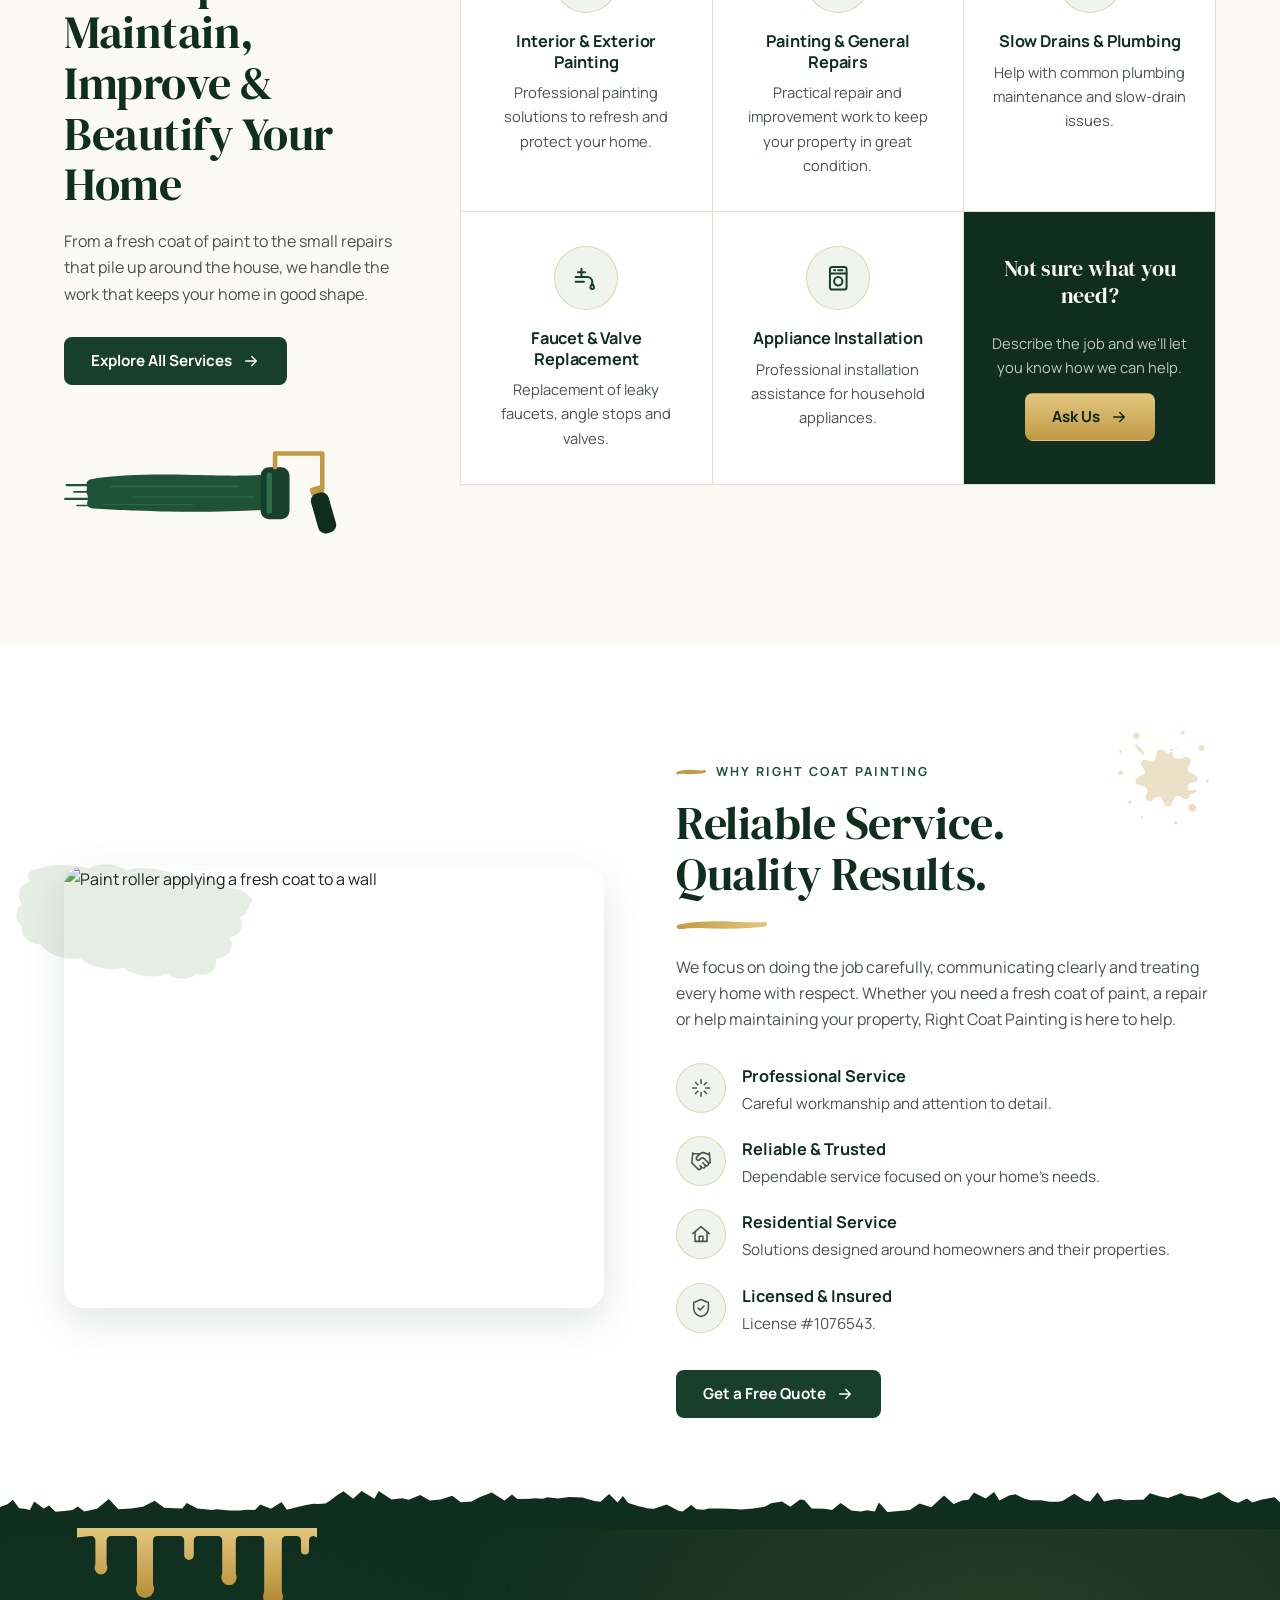
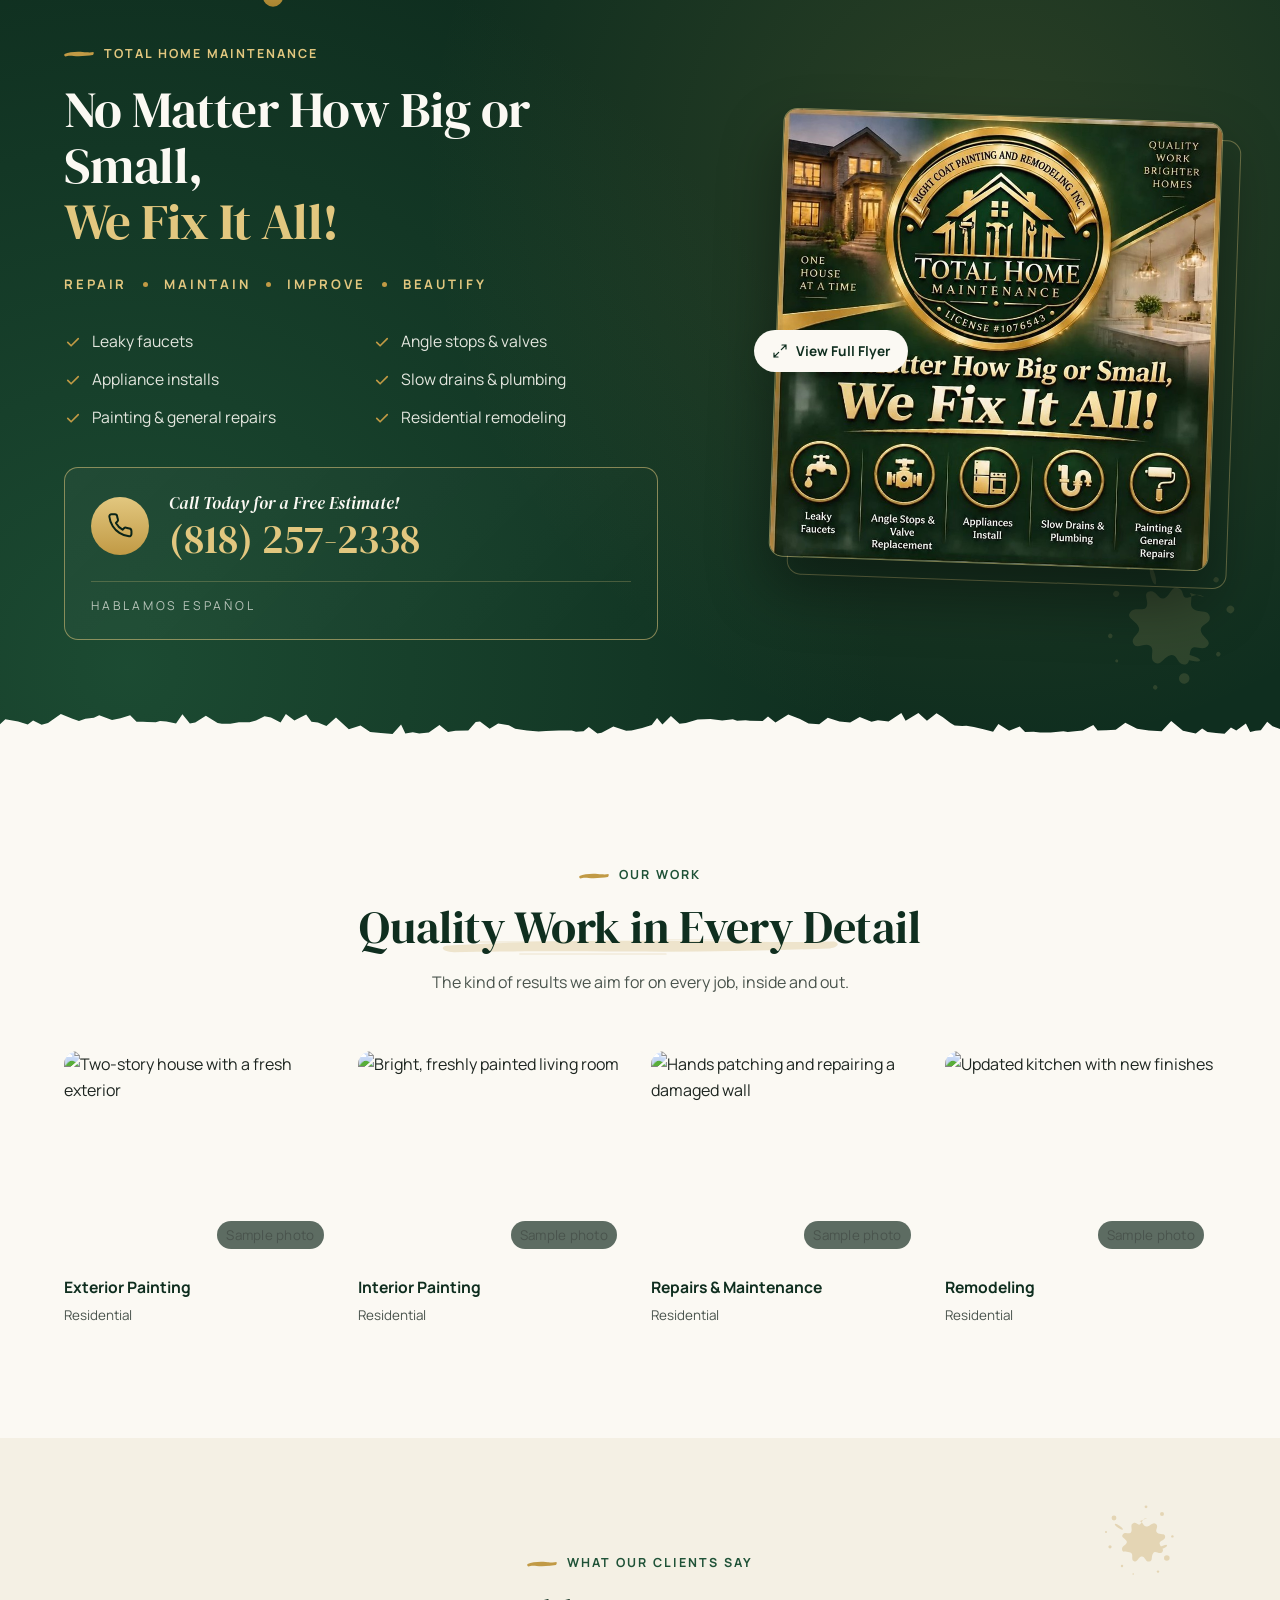
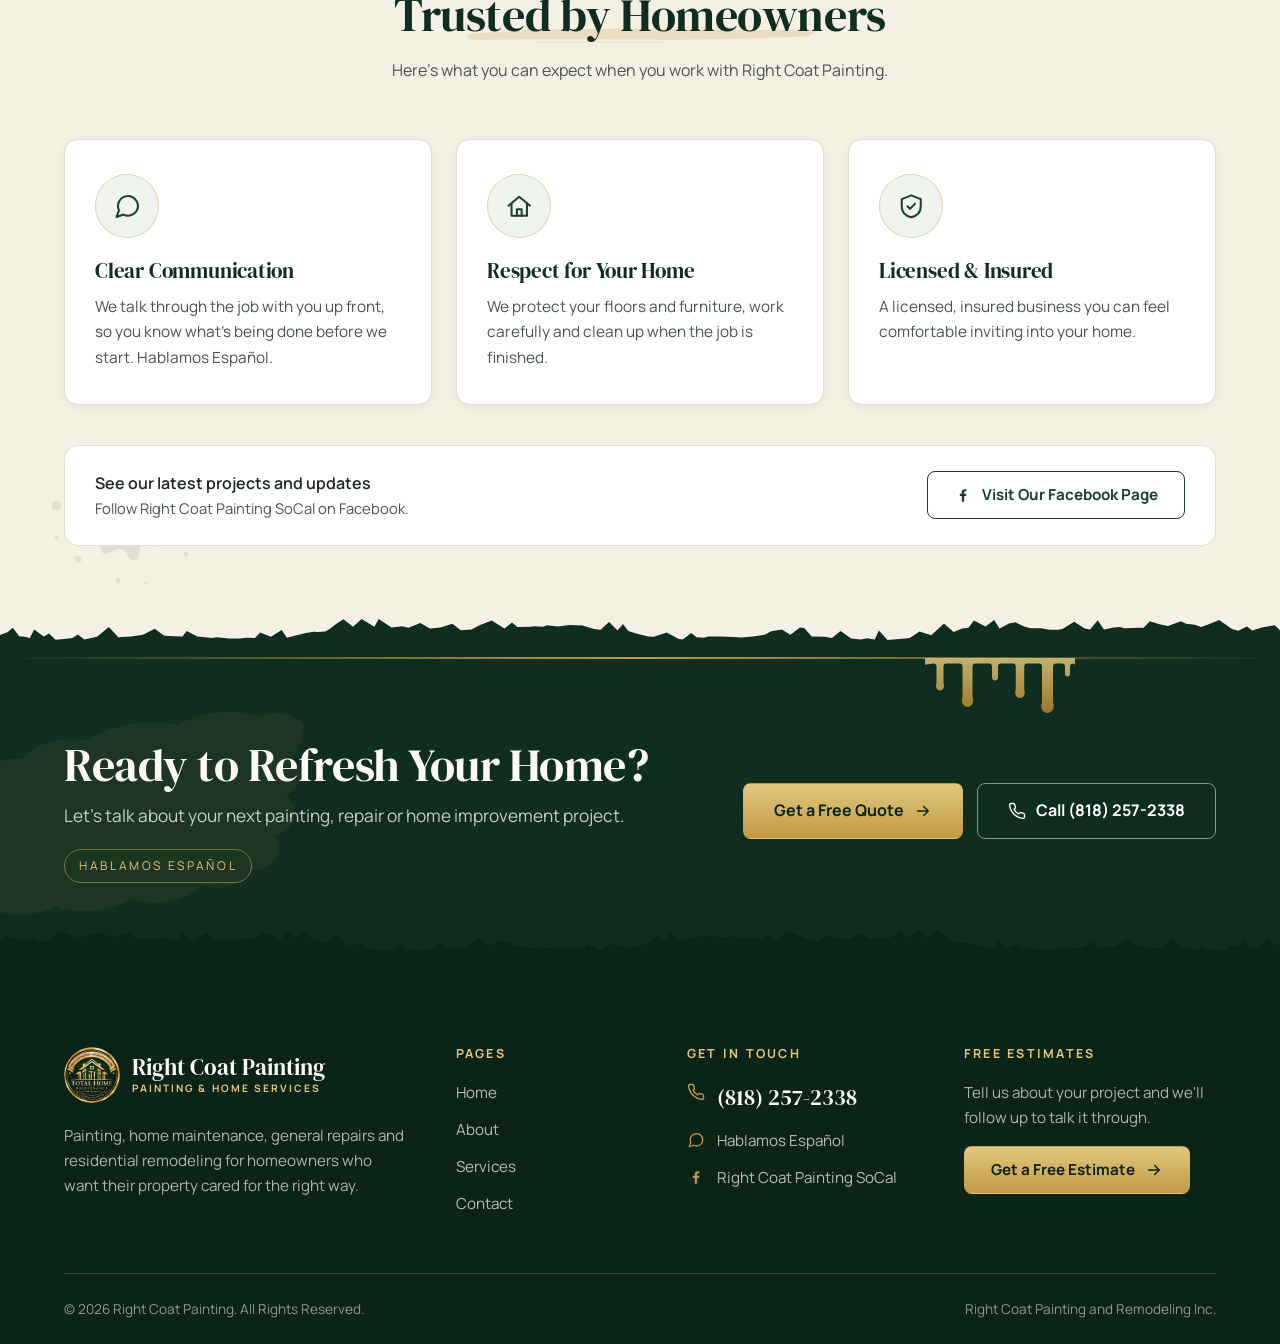
==== commit ecc73ea8: "Remove photo disclaimer notes from Home and Services pages Co-Authored-By: Claude Opus 5.5 <noreply@" ====
--- a/index.html
+++ b/index.html
@@ -257,7 +257,6 @@
           <figcaption><strong>Remodeling</strong><span>Residential</span></figcaption>
         </figure></div>
       </div>
-      <p class="note reveal"><svg><use href="#i-info"/></svg><span>Photos shown are representative samples, not Right Coat Painting projects. See our latest work on <a class="text-link" style="border:0;padding:0" href="https://www.facebook.com/RightCoatPaintingSoCal/" target="_blank" rel="noopener">Facebook</a>.</span></p>
     </div>
   </section>
 
